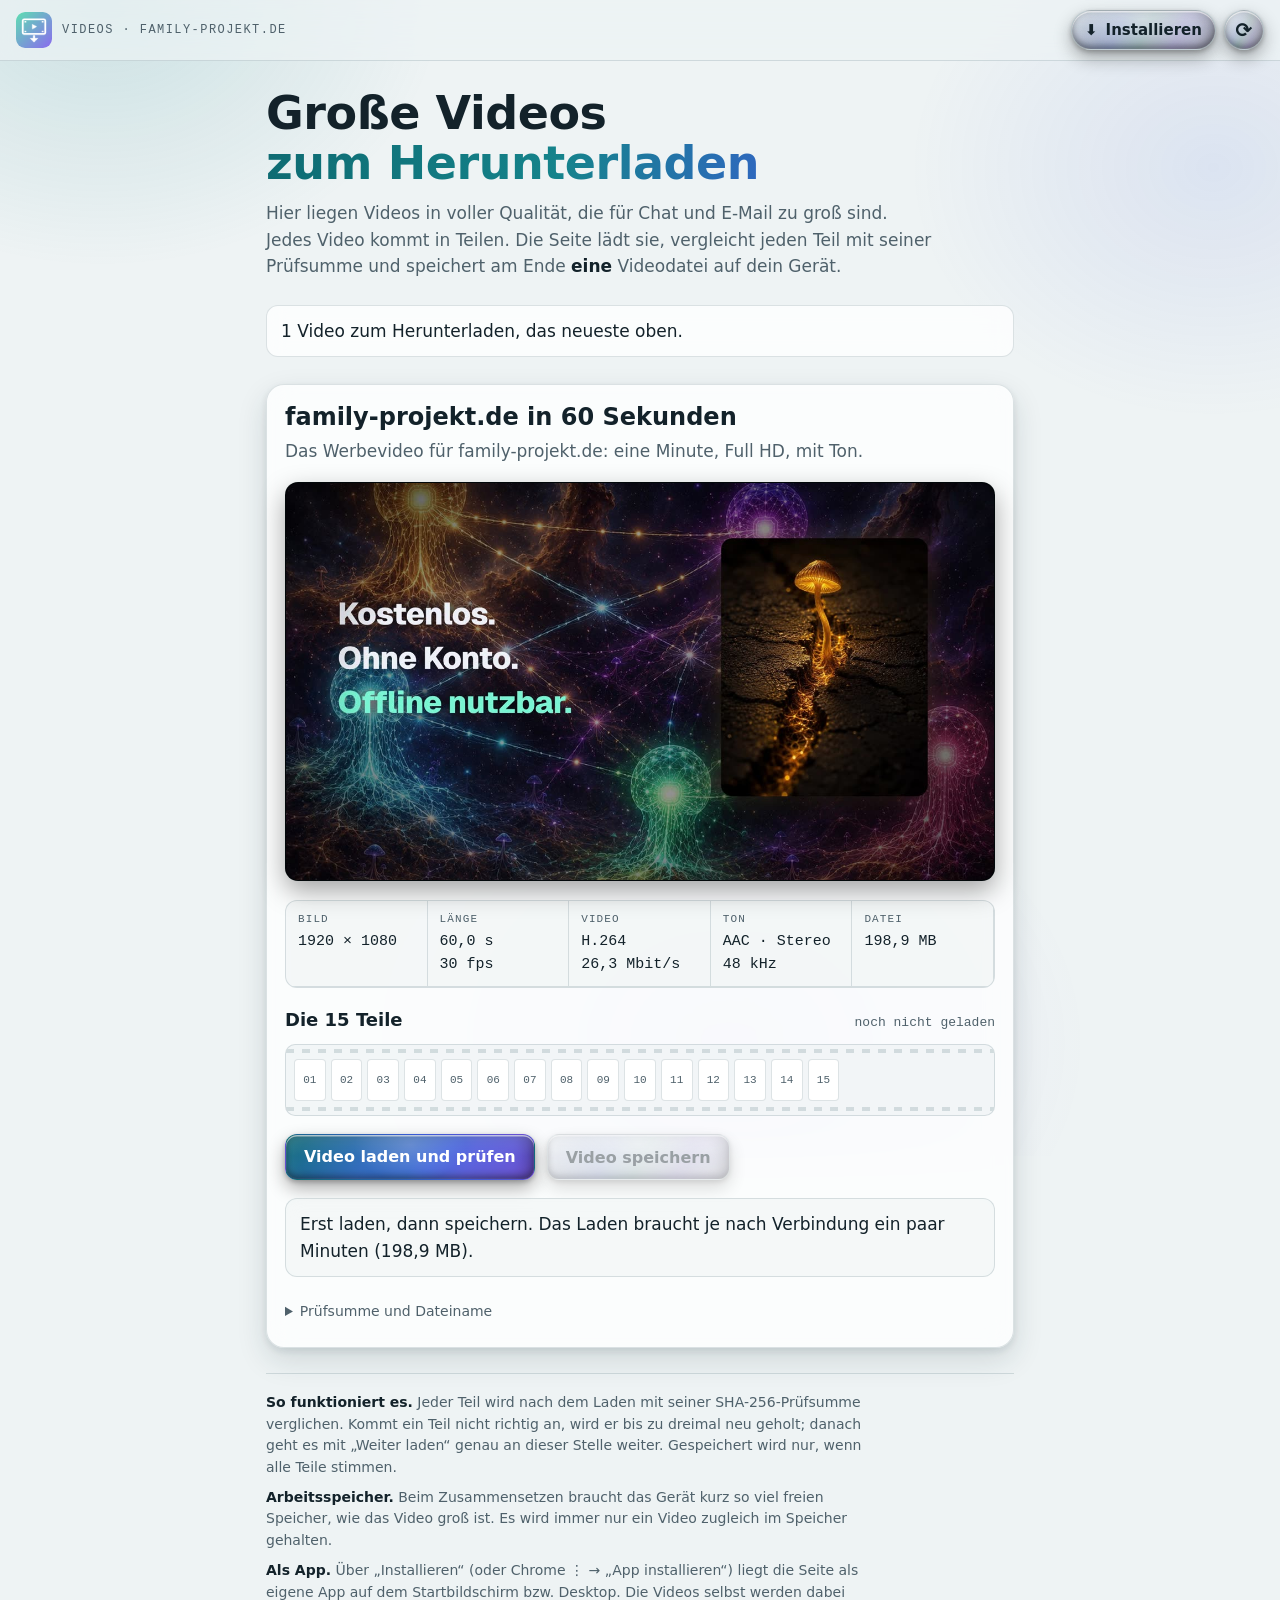
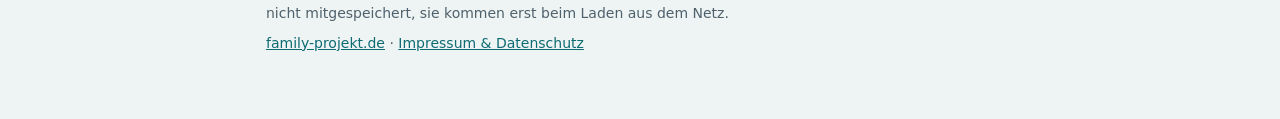
==== index.html @ 0a073e7e "Download-Seite für große Videos: installierbare App, Teile prüfen, Neigung - index.html, assets/lade" ====
<!doctype html>
<html lang="de">
<head>
<meta charset="utf-8">
<meta name="viewport" content="width=device-width, initial-scale=1, viewport-fit=cover">
<title>family-projekt.de Videos</title>
<meta name="description" content="Große Videos von family-projekt.de in voller Qualität herunterladen. Jeder Teil wird mit seiner Prüfsumme verglichen.">
<meta name="theme-color" content="#0a1016">
<link rel="manifest" href="manifest.webmanifest">
<link rel="icon" type="image/png" sizes="48x48" href="icons/favicon-48.png?v=1">
<link rel="apple-touch-icon" href="icons/apple-touch-icon.png?v=1">
<link rel="stylesheet" href="assets/stil.css?v=2">
</head>
<body>
<header class="kopf">
  <a class="marke-link" href="./" aria-label="Videos von family-projekt.de — Startseite">
    <img src="icons/icon-192.png?v=1" alt="" width="36" height="36">
    <span class="marke">Videos · family-projekt.de</span>
  </a>
  <div class="werkzeug">
    <button type="button" class="rund" id="installieren" data-lage="nicht-angeboten" title="Als App installieren"><span aria-hidden="true">⬇</span><span class="t"> Installieren</span></button>
    <button type="button" class="rund" id="neuladen" aria-label="Neue Version laden (Vorrat leeren und neu laden)" title="Neue Version laden (Vorrat leeren und neu laden)"><span aria-hidden="true">⟳</span></button>
  </div>
</header>

<main class="blatt">
  <section class="einstieg">
    <h1>Große Videos <span>zum Herunterladen</span></h1>
    <p class="einleitung">Hier liegen Videos in voller Qualität, die für Chat und E-Mail zu groß sind. Jedes Video kommt in Teilen. Die Seite lädt sie, vergleicht jeden Teil mit seiner Prüfsumme und speichert am Ende <b>eine</b> Videodatei auf dein Gerät.</p>
  </section>

  <p class="meldung" id="liste-meldung" role="status" aria-live="polite">Die Liste wird geladen …</p>
  <noscript><p class="meldung" data-art="warn">Diese Seite braucht JavaScript: sie setzt die Teile zusammen und prüft sie.</p></noscript>

  <div id="liste" class="liste"></div>

  <footer class="kleingedruckt">
    <p><b>So funktioniert es.</b> Jeder Teil wird nach dem Laden mit seiner SHA-256-Prüfsumme verglichen. Kommt ein Teil nicht richtig an, wird er bis zu dreimal neu geholt; danach geht es mit „Weiter laden“ genau an dieser Stelle weiter. Gespeichert wird nur, wenn alle Teile stimmen.</p>
    <p><b>Arbeitsspeicher.</b> Beim Zusammensetzen braucht das Gerät kurz so viel freien Speicher, wie das Video groß ist. Es wird immer nur ein Video zugleich im Speicher gehalten.</p>
    <p><b>Als App.</b> Über „Installieren“ (oder Chrome ⋮ → „App installieren“) liegt die Seite als eigene App auf dem Startbildschirm bzw. Desktop. Die Videos selbst werden dabei nicht mitgespeichert, sie kommen erst beim Laden aus dem Netz.</p>
    <p><a href="https://family-projekt.de/" rel="noopener">family-projekt.de</a> · <a href="https://family-projekt.de/impressum.html" rel="noopener">Impressum &amp; Datenschutz</a></p>
  </footer>
</main>

<template id="karte-vorlage">
  <article class="video">
    <header class="video-kopf">
      <h2 data-feld="titel"></h2>
      <p class="beschreibung" data-feld="beschreibung"></p>
    </header>
    <div class="vorschau" data-feld="vorschau"></div>
    <dl class="klappe" aria-label="Daten des Videos">
      <div><dt>Bild</dt><dd data-feld="bild"></dd></div>
      <div><dt>Länge</dt><dd data-feld="laenge"></dd></div>
      <div><dt>Video</dt><dd data-feld="video"></dd></div>
      <div><dt>Ton</dt><dd data-feld="ton"></dd></div>
      <div><dt>Datei</dt><dd data-feld="datei"></dd></div>
    </dl>
    <section class="streifen-teil">
      <div class="streifen-kopf">
        <h3 data-feld="teile-titel"></h3>
        <span class="stand" data-feld="stand">noch nicht geladen</span>
      </div>
      <div class="streifen" role="list" data-feld="streifen"></div>
    </section>
    <div class="knoepfe">
      <button type="button" class="haupt" data-knopf="laden">Video laden und prüfen</button>
      <button type="button" class="zweit" data-knopf="speichern" disabled>Video speichern</button>
    </div>
    <p class="meldung" role="status" aria-live="polite" data-feld="meldung">Erst laden, dann speichern.</p>
    <details class="pruefung">
      <summary>Prüfsumme und Dateiname</summary>
      <p>Dateiname beim Speichern: <span class="mono" data-feld="dateiname"></span></p>
      <p>Größe: <span class="mono" data-feld="bytes"></span> Bytes</p>
      <p>SHA-256 der ganzen Datei:</p>
      <p class="mono pruefsumme" data-feld="sha256"></p>
    </details>
  </article>
</template>

<script src="assets/laden.js?v=3"></script>
</body>
</html>
---- assets/stil.css ----
/* Videos · family-projekt.de
 *
 * Farben: Minze, Blau und Violett von family-projekt.de, gemischt mit dem
 * Petrol des Sende-Prüfers. Dunkel ist die Grundlage (wie family-projekt.de),
 * hell kommt per Systemwahl.
 * Knöpfe: die Glas-Knöpfe von family-projekt.de (geschliffene Kante, Schimmer,
 * der der Maus folgt, Neigung zum Finger), nur schlanker.
 * Bewegung: an wenigen Stellen — Hintergrund, Überschrift, Karten beim
 * Erscheinen, Filmstreifen beim Laden, Abschluss. Bei „weniger Bewegung“ steht
 * alles still.
 * Nur Systemschriften — die Seite lädt nichts von fremden Rechnern. */
@property --rot { syntax: "<angle>"; inherits: false; initial-value: 0deg; }

:root {
  --bg: #0a1016; --bg2: #101921; --karte: rgba(19, 29, 37, .66);
  --linie: rgba(255, 255, 255, .10); --text: #e8f0f3; --leise: #97a9b4;
  --akzent: #5ad3cf;           /* zwischen Minze #6ee7d3 und Petrol #5cc2c9 */
  --akzent2: #a78bfa;          /* Violett, family-projekt.de */
  --akzent3: #7c9cff;          /* Blau, family-projekt.de */
  --petrol: #1b7f87;           /* Sende-Prüfer */
  --glanz: #8fe4ea;            /* Sende-Prüfer */
  --auf-akzent: #04161b;
  --warn: #f3b54a; --fehler: #ff8f7a; --ok-grund: rgba(90, 211, 207, .12);
  --kopf-grund: rgba(10, 16, 22, .62);
  --glow: 0 0 22px rgba(90, 211, 207, .24), 0 0 52px rgba(167, 139, 250, .14);
  --schatten: 0 14px 36px rgba(0, 0, 0, .42), 0 4px 10px rgba(0, 0, 0, .26);
  --holo-text: linear-gradient(100deg, #8fe4ea, #a9f4e6, #cfe0ff, #e6d4ff, #a9f4e6, #8fe4ea);
  --holo-rand: conic-gradient(from var(--rot), #5ad3cf, #7c9cff, #a78bfa, #8fe4ea, #1b7f87, #5ad3cf);
  --polar-a: rgba(27, 127, 135, .30); --polar-b: rgba(124, 156, 255, .16); --polar-c: rgba(167, 139, 250, .14);
  --f-titel: "Segoe UI", system-ui, -apple-system, Roboto, sans-serif;
  --f-text: system-ui, -apple-system, "Segoe UI", Roboto, sans-serif;
  --f-zahl: ui-monospace, "Cascadia Mono", "Roboto Mono", Menlo, monospace;
  color-scheme: dark;
}
@media (prefers-color-scheme: light) {
  :root:not([data-theme="dark"]) {
    --bg: #eef3f4; --bg2: #ffffff; --karte: rgba(255, 255, 255, .78);
    --linie: rgba(14, 60, 70, .14); --text: #13222a; --leise: #4f616b;
    --akzent: #0e6b72; --akzent2: #6d4fd1; --akzent3: #3a5bd6; --petrol: #0e6b72; --glanz: #15838b;
    --auf-akzent: #ffffff;
    --warn: #8a5000; --fehler: #b3261e; --ok-grund: rgba(14, 107, 114, .08);
    --kopf-grund: rgba(238, 243, 244, .72);
    --glow: 0 0 18px rgba(14, 107, 114, .18), 0 0 40px rgba(109, 79, 209, .10);
    --schatten: 0 12px 30px rgba(20, 50, 60, .14), 0 3px 8px rgba(20, 50, 60, .10);
    --holo-text: linear-gradient(100deg, #0e6b72, #15838b, #3a5bd6, #6d4fd1, #15838b, #0e6b72);
    --holo-rand: conic-gradient(from var(--rot), #0e6b72, #3a5bd6, #6d4fd1, #15838b, #0e6b72);
    --polar-a: rgba(21, 131, 139, .16); --polar-b: rgba(58, 91, 214, .10); --polar-c: rgba(109, 79, 209, .09);
    color-scheme: light;
  }
}
:root[data-theme="light"] {
  --bg: #eef3f4; --bg2: #ffffff; --karte: rgba(255, 255, 255, .78);
  --linie: rgba(14, 60, 70, .14); --text: #13222a; --leise: #4f616b;
  --akzent: #0e6b72; --akzent2: #6d4fd1; --akzent3: #3a5bd6; --petrol: #0e6b72; --glanz: #15838b;
  --auf-akzent: #ffffff;
  --warn: #8a5000; --fehler: #b3261e; --ok-grund: rgba(14, 107, 114, .08);
  --kopf-grund: rgba(238, 243, 244, .72);
  --glow: 0 0 18px rgba(14, 107, 114, .18), 0 0 40px rgba(109, 79, 209, .10);
  --schatten: 0 12px 30px rgba(20, 50, 60, .14), 0 3px 8px rgba(20, 50, 60, .10);
  --holo-text: linear-gradient(100deg, #0e6b72, #15838b, #3a5bd6, #6d4fd1, #15838b, #0e6b72);
  --holo-rand: conic-gradient(from var(--rot), #0e6b72, #3a5bd6, #6d4fd1, #15838b, #0e6b72);
  --polar-a: rgba(21, 131, 139, .16); --polar-b: rgba(58, 91, 214, .10); --polar-c: rgba(109, 79, 209, .09);
  color-scheme: light;
}

* { box-sizing: border-box; }
[hidden] { display: none !important; }
html { -webkit-text-size-adjust: 100%; }
body {
  margin: 0; background: var(--bg); color: var(--text);
  font-family: var(--f-text); font-size: 17px; line-height: 1.55;
  overflow-wrap: anywhere; overflow-x: hidden; min-height: 100vh;
}
a { color: var(--akzent); }

/* ── Bewegung 1: das Polarlicht im Hintergrund ──
   Drei weiche Farbflecken, die langsam wandern. Nur transform — kein Neuzeichnen. */
body::before {
  content: ""; position: fixed; inset: -20vmax; z-index: -1; pointer-events: none;
  background:
    radial-gradient(38vmax 30vmax at 20% 18%, var(--polar-a), transparent 70%),
    radial-gradient(34vmax 28vmax at 82% 30%, var(--polar-b), transparent 70%),
    radial-gradient(40vmax 32vmax at 55% 92%, var(--polar-c), transparent 70%);
  animation: polar 28s ease-in-out infinite alternate;
}
@keyframes polar {
  0%   { transform: translate3d(0, 0, 0) rotate(0deg) scale(1); }
  50%  { transform: translate3d(3vmax, -2vmax, 0) rotate(6deg) scale(1.06); }
  100% { transform: translate3d(-2vmax, 2vmax, 0) rotate(-4deg) scale(1.02); }
}

/* ── Kopfleiste: Glas ── */
.kopf {
  position: sticky; top: 0; z-index: 10;
  display: flex; align-items: center; justify-content: space-between; gap: 12px;
  padding: 10px 16px; background: var(--kopf-grund);
  backdrop-filter: blur(16px) saturate(1.3); -webkit-backdrop-filter: blur(16px) saturate(1.3);
  border-bottom: 1px solid var(--linie);
}
.marke-link { display: flex; align-items: center; gap: 10px; text-decoration: none; color: var(--text); min-width: 0; }
.marke-link img { border-radius: 9px; flex: none; animation: atmen 6s ease-in-out infinite; }
@keyframes atmen {
  0%, 100% { box-shadow: 0 0 0 0 rgba(90, 211, 207, 0), 0 4px 12px rgba(0, 0, 0, .3); }
  50%      { box-shadow: 0 0 18px 2px rgba(90, 211, 207, .35), 0 4px 12px rgba(0, 0, 0, .3); }
}
.marke {
  font-family: var(--f-zahl); font-size: 12px; letter-spacing: .12em;
  text-transform: uppercase; color: var(--leise);
  white-space: nowrap; overflow: hidden; text-overflow: ellipsis;
}
.werkzeug { display: flex; gap: 8px; flex: none; }

/* ── Glas-Knöpfe (aus family-projekt.de, schlanker) ──
   --rx/--ry/--mx/--my setzt laden.js aus der Zeigerlage: der Knopf neigt sich
   zum Finger, und der Schimmer läuft mit. --s drückt ihn beim Tippen ein. */
.knoepfe button, .rund {
  position: relative; isolation: isolate; overflow: hidden;
  display: inline-flex; align-items: center; justify-content: center; gap: 8px;
  cursor: pointer; border: 1px solid transparent; text-decoration: none;
  transform: perspective(620px) rotateX(var(--rx, 0deg)) rotateY(var(--ry, 0deg)) scale(var(--s, 1));
  transition: transform .14s ease, box-shadow .22s ease, opacity .2s, border-color .2s, color .2s;
  box-shadow:
    inset 0 1.5px .5px rgba(255, 255, 255, .55),   /* heller Schliff oben */
    inset 0 -3px 6px rgba(0, 0, 0, .40),           /* Wölbung unten */
    inset 8px 0 12px rgba(255, 255, 255, .05),
    inset -8px 0 14px rgba(0, 0, 0, .28),
    inset 0 0 0 1px rgba(255, 255, 255, .10),      /* Schliffkante */
    0 8px 18px rgba(0, 0, 0, .32), 0 2px 5px rgba(0, 0, 0, .24);
}
.knoepfe button::before, .rund::before {
  content: ""; position: absolute; inset: 0; border-radius: inherit; pointer-events: none; z-index: -1;
  background:
    radial-gradient(96px 64px at var(--mx, 50%) var(--my, 22%), rgba(255, 255, 255, .62), transparent 58%),
    linear-gradient(180deg, rgba(255, 255, 255, .30), rgba(255, 255, 255, 0) 48%),
    linear-gradient(115deg, transparent 26%,
      color-mix(in srgb, var(--akzent3) 60%, transparent) 43%,
      color-mix(in srgb, var(--akzent) 56%, transparent) 51%,
      color-mix(in srgb, var(--akzent2) 60%, transparent) 60%, transparent 76%);
  background-size: auto, auto, 240% 100%;
  background-position: 0 0, 0 0, var(--mx, 50%) 0;
  mix-blend-mode: screen; opacity: .38; transition: opacity .22s;
}
.knoepfe button::after, .rund::after {
  content: ""; position: absolute; inset: 0; border-radius: inherit; pointer-events: none; z-index: -1;
  background: radial-gradient(60% 140% at var(--mx, 50%) -10%, rgba(255, 255, 255, .45), transparent 42%);
  mix-blend-mode: screen; opacity: 0; transition: opacity .22s;
}
.knoepfe button:not(:disabled):hover::before, .rund:hover::before,
.knoepfe button:focus-visible::before, .rund:focus-visible::before { opacity: 1; }
.knoepfe button:not(:disabled):hover::after, .rund:hover::after,
.knoepfe button:focus-visible::after, .rund:focus-visible::after { opacity: .8; }
.knoepfe button:not(:disabled):active, .rund:active { --s: .96; }

.knoepfe { display: flex; flex-wrap: wrap; gap: 12px; }
.knoepfe button { font: 700 16px/1.2 var(--f-text); padding: 11px 18px; min-height: 46px; border-radius: 12px; }
button.haupt {
  background: linear-gradient(135deg, var(--akzent), var(--akzent3) 60%, var(--akzent2));
  color: var(--auf-akzent);
}
button.zweit {
  background: linear-gradient(180deg, rgba(140, 160, 175, .16), rgba(10, 18, 24, .22));
  border-color: var(--linie); color: var(--text);
}
button.haupt:not(:disabled):hover, button.zweit:not(:disabled):hover, .rund:hover {
  border-color: var(--akzent);
  box-shadow:
    inset 0 1.5px .5px rgba(255, 255, 255, .6), inset 0 -3px 6px rgba(0, 0, 0, .40),
    inset 0 0 0 1px rgba(255, 255, 255, .14), 0 12px 24px rgba(0, 0, 0, .40), var(--glow);
}
.knoepfe button:disabled { opacity: .42; cursor: default; transform: none; }

.rund {
  min-height: 40px; min-width: 40px; padding: 0 13px; border-radius: 999px;
  background: linear-gradient(180deg, rgba(140, 160, 175, .16), rgba(10, 18, 24, .22));
  border-color: var(--linie); color: var(--text); font: 600 15px/1 var(--f-text);
}
.rund[data-lage="angeboten"] { border-color: color-mix(in srgb, var(--akzent) 60%, var(--linie)); color: var(--akzent); }
#neuladen { padding: 0; font-size: 20px; }
#neuladen > span { display: inline-block; }
#neuladen[data-laedt] > span { animation: dreh .9s linear infinite; }
@keyframes dreh { to { transform: rotate(360deg); } }
@media (max-width: 420px) { .rund .t { display: none; } }

button:focus-visible, a:focus-visible, summary:focus-visible { outline: 3px solid var(--warn); outline-offset: 3px; }

/* ── Blatt ── */
.blatt { max-width: 780px; margin: 0 auto; padding: 28px 16px 64px; display: grid; gap: 26px; }

/* Bewegung 2: Einblenden beim Laden der Seite, Karten nacheinander (--i aus laden.js) */
.einstieg, #liste-meldung, .video, .kleingedruckt { animation: auftauchen .7s cubic-bezier(.2, .8, .2, 1) both; }
#liste-meldung { animation-delay: .08s; }
.video { animation-delay: calc(.12s + var(--i, 0) * .12s); }
@keyframes auftauchen {
  from { opacity: 0; transform: translateY(16px) scale(.985); filter: blur(6px); }
  to   { opacity: 1; transform: none; filter: none; }
}

h1 {
  font-family: var(--f-titel); font-weight: 800; font-size: clamp(30px, 6.4vw, 46px);
  line-height: 1.08; margin: 0; text-wrap: balance; letter-spacing: -.01em;
}
/* Bewegung 3: der Schriftzug schimmert wie bei family-projekt.de */
h1 span {
  background: var(--holo-text); background-size: 300% auto;
  -webkit-background-clip: text; background-clip: text; color: transparent;
  animation: holofluss 9s linear infinite;
}
@keyframes holofluss { to { background-position: 300% center; } }
.einleitung { margin: 12px 0 0; color: var(--leise); max-width: 62ch; }
.einleitung b { color: var(--text); }
.liste { display: grid; gap: 40px; }

/* ── Eine Video-Karte ── */
.video {
  position: relative; isolation: isolate;
  display: grid; gap: 18px; padding: 18px; border-radius: 18px; min-width: 0;
  background: var(--karte); border: 1px solid var(--linie); box-shadow: var(--schatten);
  backdrop-filter: blur(14px) saturate(1.2); -webkit-backdrop-filter: blur(14px) saturate(1.2);
}
/* Bewegung 4: ein Holo-Rand läuft um die Karte — beim Darüberfahren, beim Laden, am Ende */
.video::before {
  content: ""; position: absolute; inset: -1px; border-radius: inherit; padding: 1.5px; pointer-events: none;
  background: var(--holo-rand);
  -webkit-mask: linear-gradient(#000 0 0) content-box, linear-gradient(#000 0 0);
  -webkit-mask-composite: xor; mask-composite: exclude;
  opacity: 0; transition: opacity .45s;
}
.video:hover::before, .video:focus-within::before { opacity: .55; animation: holo-dreh 12s linear infinite; }
.video[data-lage="laedt"]::before { opacity: 1; animation: holo-dreh 3.2s linear infinite; }
.video[data-lage="fertig"]::before { opacity: .9; animation: holo-dreh 9s linear infinite; }
@keyframes holo-dreh { to { --rot: 360deg; } }

.video-kopf h2 { font-family: var(--f-titel); font-size: 24px; line-height: 1.2; margin: 0; }
.beschreibung { margin: 6px 0 0; color: var(--leise); }
.beschreibung:empty { display: none; }

/* Vorschau: neigt sich leicht zum Zeiger, Glanz folgt ihm */
.vorschau {
  position: relative; border-radius: 13px; overflow: hidden; border: 1px solid var(--linie);
  aspect-ratio: 16 / 9; max-width: 100%; background: #000;
  display: grid; place-items: center; color: #8fa3ae; font-size: 14px;
  transform: perspective(1000px) rotateX(var(--rx, 0deg)) rotateY(var(--ry, 0deg));
  transition: transform .2s ease, box-shadow .3s;
  box-shadow: 0 10px 26px rgba(0, 0, 0, .35);
}
.vorschau img { display: block; width: 100%; height: 100%; object-fit: cover; transition: transform 6s cubic-bezier(.2, .7, .2, 1); }
.vorschau:hover img { transform: scale(1.06); }
.vorschau::after {
  content: ""; position: absolute; inset: 0; pointer-events: none;
  background: radial-gradient(42% 60% at var(--mx, 50%) var(--my, 30%), rgba(255, 255, 255, .22), transparent 65%);
  mix-blend-mode: screen; opacity: 0; transition: opacity .3s;
}
.vorschau:hover::after { opacity: 1; }
/* Bewegung 5: beim Laden fährt eine Prüf-Linie über das Bild */
.vorschau::before {
  content: ""; position: absolute; left: 0; right: 0; top: 0; height: 26%; z-index: 1; pointer-events: none;
  background: linear-gradient(180deg, transparent, color-mix(in srgb, var(--glanz) 28%, transparent) 70%, color-mix(in srgb, var(--glanz) 80%, transparent) 98%, transparent);
  transform: translateY(-110%); opacity: 0;
}
.video[data-lage="laedt"] .vorschau::before { opacity: 1; animation: pruefen 2.4s cubic-bezier(.45, 0, .55, 1) infinite; }
@keyframes pruefen { from { transform: translateY(-110%); } to { transform: translateY(420%); } }

/* Die Klappe: Daten des Films wie auf einer Filmklappe */
dl { margin: 0; }
.klappe {
  display: grid; grid-template-columns: repeat(auto-fit, minmax(140px, 1fr));
  border: 1px solid var(--linie); border-radius: 12px; overflow: hidden;
  background: color-mix(in srgb, var(--bg) 60%, transparent);
}
.klappe div { padding: 10px 12px; border-right: 1px solid var(--linie); border-bottom: 1px solid var(--linie); min-width: 0; }
.klappe dt { font-family: var(--f-zahl); font-size: 11px; letter-spacing: .1em; text-transform: uppercase; color: var(--leise); }
.klappe dd { margin: 2px 0 0; font-family: var(--f-zahl); font-size: 15px; font-variant-numeric: tabular-nums; white-space: pre-line; }
.klappe dd[data-leer] { color: var(--leise); font-style: italic; }

/* ── Filmstreifen: jedes Feld leuchtet, wenn sein Teil geprüft ist ── */
.streifen-kopf { display: flex; justify-content: space-between; align-items: baseline; gap: 12px; flex-wrap: wrap; }
.streifen-kopf h3 { font-family: var(--f-titel); font-weight: 650; font-size: 18px; margin: 0; }
.stand { font-family: var(--f-zahl); font-size: 13px; color: var(--leise); font-variant-numeric: tabular-nums; }
.streifen {
  margin-top: 10px; padding: 14px 8px; border-radius: 10px;
  background: color-mix(in srgb, var(--bg) 70%, transparent); border: 1px solid var(--linie);
  display: grid; grid-template-columns: repeat(auto-fill, minmax(30px, 1fr)); gap: 5px;
  position: relative; overflow: hidden;
}
.streifen::before, .streifen::after {
  content: ""; position: absolute; left: 0; right: 0; height: 4px;
  background: repeating-linear-gradient(90deg, var(--linie) 0 8px, transparent 8px 16px);
}
.streifen::before { top: 4px; } .streifen::after { bottom: 4px; }
/* Bewegung 6: beim Laden laufen die Perforationen wie ein Film durch die Maschine */
.video[data-lage="laedt"] .streifen::before,
.video[data-lage="laedt"] .streifen::after { animation: transport .6s linear infinite; }
@keyframes transport { to { background-position: 16px 0; } }

.feld {
  aspect-ratio: 3 / 4; border-radius: 4px; border: 1px solid var(--linie);
  background: var(--bg2); display: grid; place-items: center;
  font-family: var(--f-zahl); font-size: 11px; color: var(--leise);
  transition: background .25s, color .25s, border-color .25s;
}
.feld[data-lage="laedt"] {
  border-color: var(--akzent); color: var(--akzent);
  background: linear-gradient(110deg, var(--bg2) 30%, color-mix(in srgb, var(--akzent) 30%, var(--bg2)) 50%, var(--bg2) 70%);
  background-size: 250% 100%; animation: laedt 1.1s linear infinite;
}
@keyframes laedt { from { background-position: 125% 0; } to { background-position: -125% 0; } }
.feld[data-lage="ok"] {
  background: linear-gradient(160deg, var(--akzent), var(--akzent3));
  border-color: transparent; color: var(--auf-akzent);
  animation: sitzt .5s cubic-bezier(.3, 1.6, .5, 1) both;
}
@keyframes sitzt { from { transform: scale(.55); } 60% { transform: scale(1.12); } to { transform: scale(1); } }
.feld[data-lage="fehler"] { border-color: var(--fehler); color: var(--fehler); animation: wackeln .45s ease both; }
@keyframes wackeln {
  0%, 100% { transform: translateX(0); } 20% { transform: translateX(-4px); } 40% { transform: translateX(4px); }
  60% { transform: translateX(-3px); } 80% { transform: translateX(2px); }
}
/* Bewegung 7: alles geprüft — eine Lichtwelle läuft einmal über den Streifen */
.video[data-lage="fertig"] .feld[data-lage="ok"] { animation: welle 1.1s ease both; animation-delay: calc(var(--i, 0) * 45ms); }
@keyframes welle {
  0%   { transform: none; filter: none; }
  40%  { transform: translateY(-4px) scale(1.08); filter: brightness(1.35) drop-shadow(0 0 6px var(--glanz)); }
  100% { transform: none; filter: none; }
}
/* Fertig: der Speichern-Knopf pulst sanft, bis er gedrückt wird */
.video[data-lage="fertig"] button.haupt[data-knopf="speichern"]:not(:disabled) { animation: ruf 2.6s ease-in-out infinite; }
@keyframes ruf {
  0%, 100% { box-shadow: inset 0 1.5px .5px rgba(255, 255, 255, .55), inset 0 -3px 6px rgba(0, 0, 0, .40), inset 0 0 0 1px rgba(255, 255, 255, .10), 0 8px 18px rgba(0, 0, 0, .32), 0 0 0 0 color-mix(in srgb, var(--akzent) 55%, transparent); }
  50%      { box-shadow: inset 0 1.5px .5px rgba(255, 255, 255, .55), inset 0 -3px 6px rgba(0, 0, 0, .40), inset 0 0 0 1px rgba(255, 255, 255, .10), 0 8px 18px rgba(0, 0, 0, .32), 0 0 0 9px color-mix(in srgb, var(--akzent) 0%, transparent); }
}

/* ── Meldungen ── */
.meldung {
  margin: 0; padding: 12px 14px; border-radius: 12px; border: 1px solid var(--linie);
  background: var(--karte); min-height: 48px;
  backdrop-filter: blur(10px); -webkit-backdrop-filter: blur(10px);
}
.video .meldung { background: color-mix(in srgb, var(--bg) 60%, transparent); }
.meldung[data-art="gut"] { border-color: var(--akzent); background: var(--ok-grund); animation: aufleuchten .8s ease both; }
.meldung[data-art="warn"] { border-color: var(--warn); }
.meldung[data-art="fehler"] { border-color: var(--fehler); animation: wackeln .45s ease both; }
@keyframes aufleuchten { from { box-shadow: 0 0 0 0 color-mix(in srgb, var(--akzent) 45%, transparent); } to { box-shadow: 0 0 0 12px transparent; } }

.pruefung { font-size: 14px; color: var(--leise); }
.pruefung summary { cursor: pointer; padding: 6px 0; }
.pruefung p { margin: 4px 0; }
.mono { font-family: var(--f-zahl); color: var(--text); }
.pruefsumme { font-size: 12px; overflow-wrap: anywhere; }

.kleingedruckt {
  font-size: 14px; color: var(--leise); display: grid; gap: 8px;
  border-top: 1px solid var(--linie); padding-top: 18px; animation-delay: .25s;
}
.kleingedruckt p { margin: 0; max-width: 68ch; }
.kleingedruckt b { color: var(--text); }

/* ── Hinweis zum Installieren ── */
#install-meldung {
  position: fixed; right: 12px; top: 66px; z-index: 20; max-width: min(420px, calc(100vw - 24px));
  background: var(--karte); border: 1px solid var(--linie); border-radius: 14px;
  backdrop-filter: blur(18px) saturate(1.3); -webkit-backdrop-filter: blur(18px) saturate(1.3);
  padding: 12px 14px; box-shadow: var(--schatten), var(--glow); font-size: 15px; line-height: 1.45;
  white-space: pre-line; animation: einfliegen .45s cubic-bezier(.2, .9, .3, 1.2) both;
}
@keyframes einfliegen { from { opacity: 0; transform: translateY(-12px) scale(.96); } to { opacity: 1; transform: none; } }
#install-meldung .rund { float: right; margin: -4px -4px 4px 8px; }

/* Wer weniger Bewegung wünscht, bekommt eine ruhige Seite. */
@media (prefers-reduced-motion: reduce) {
  *, *::before, *::after { animation: none !important; transition: none !important; }
  .knoepfe button, .rund, .vorschau { transform: none !important; }
  .vorschau:hover img { transform: none; }
}
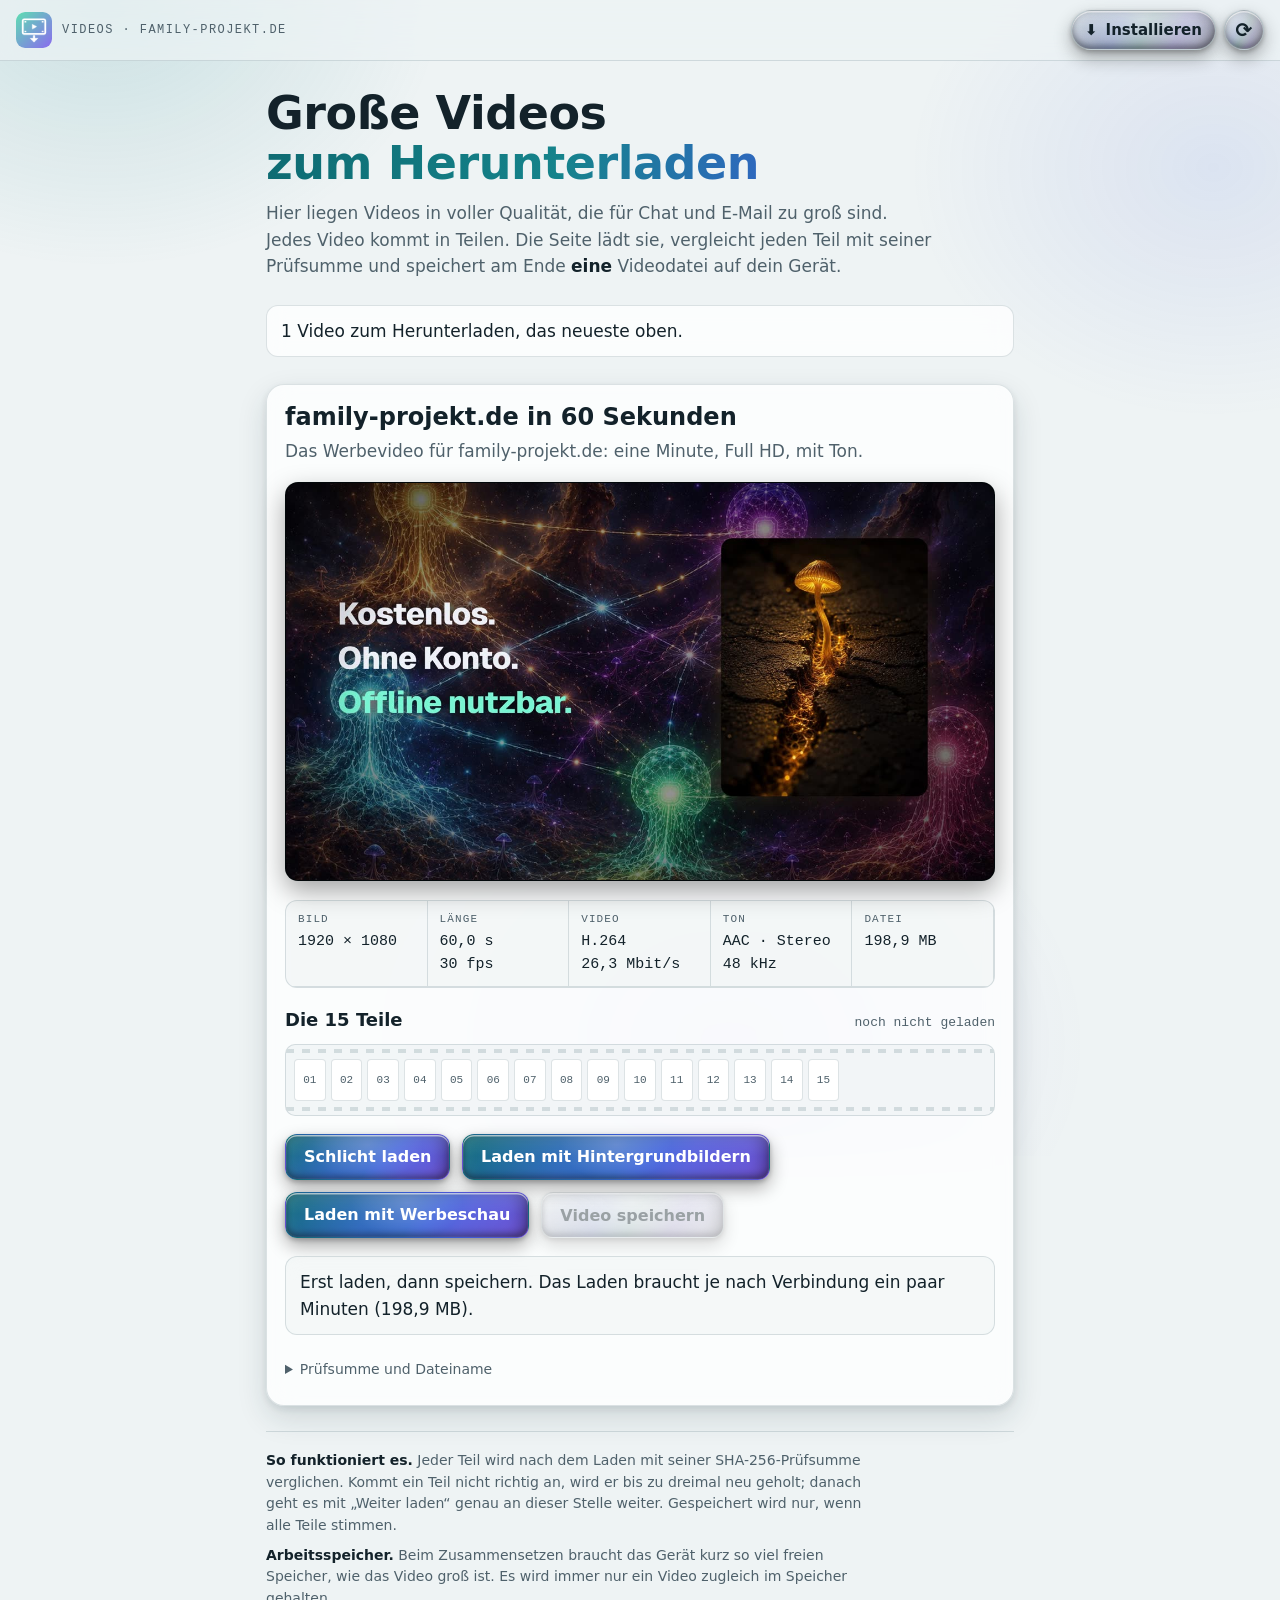
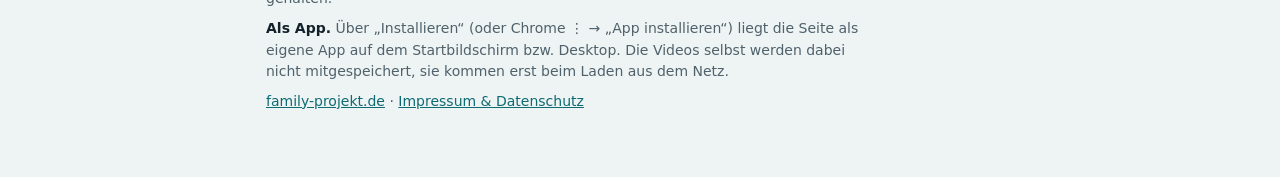
==== commit 7d4eb383: "Drei Lade-Wege: schlicht, mit Hintergrundbildern, mit Werbeschau — derselbe Inhalt Jede Karte trägt " ====
--- a/index.html
+++ b/index.html
@@ -64,7 +64,9 @@
       <div class="streifen" role="list" data-feld="streifen"></div>
     </section>
     <div class="knoepfe">
-      <button type="button" class="haupt" data-knopf="laden">Video laden und prüfen</button>
+      <button type="button" class="haupt" data-knopf="laden">Schlicht laden</button>
+      <button type="button" class="haupt" data-knopf="laden-bilder">Laden mit Hintergrundbildern</button>
+      <button type="button" class="haupt" data-knopf="laden-schau">Laden mit Werbeschau</button>
       <button type="button" class="zweit" data-knopf="speichern" disabled>Video speichern</button>
     </div>
     <p class="meldung" role="status" aria-live="polite" data-feld="meldung">Erst laden, dann speichern.</p>
@@ -78,6 +80,6 @@
   </article>
 </template>
 
-<script src="assets/laden.js?v=3"></script>
+<script src="assets/laden.js?v=4"></script>
 </body>
 </html>
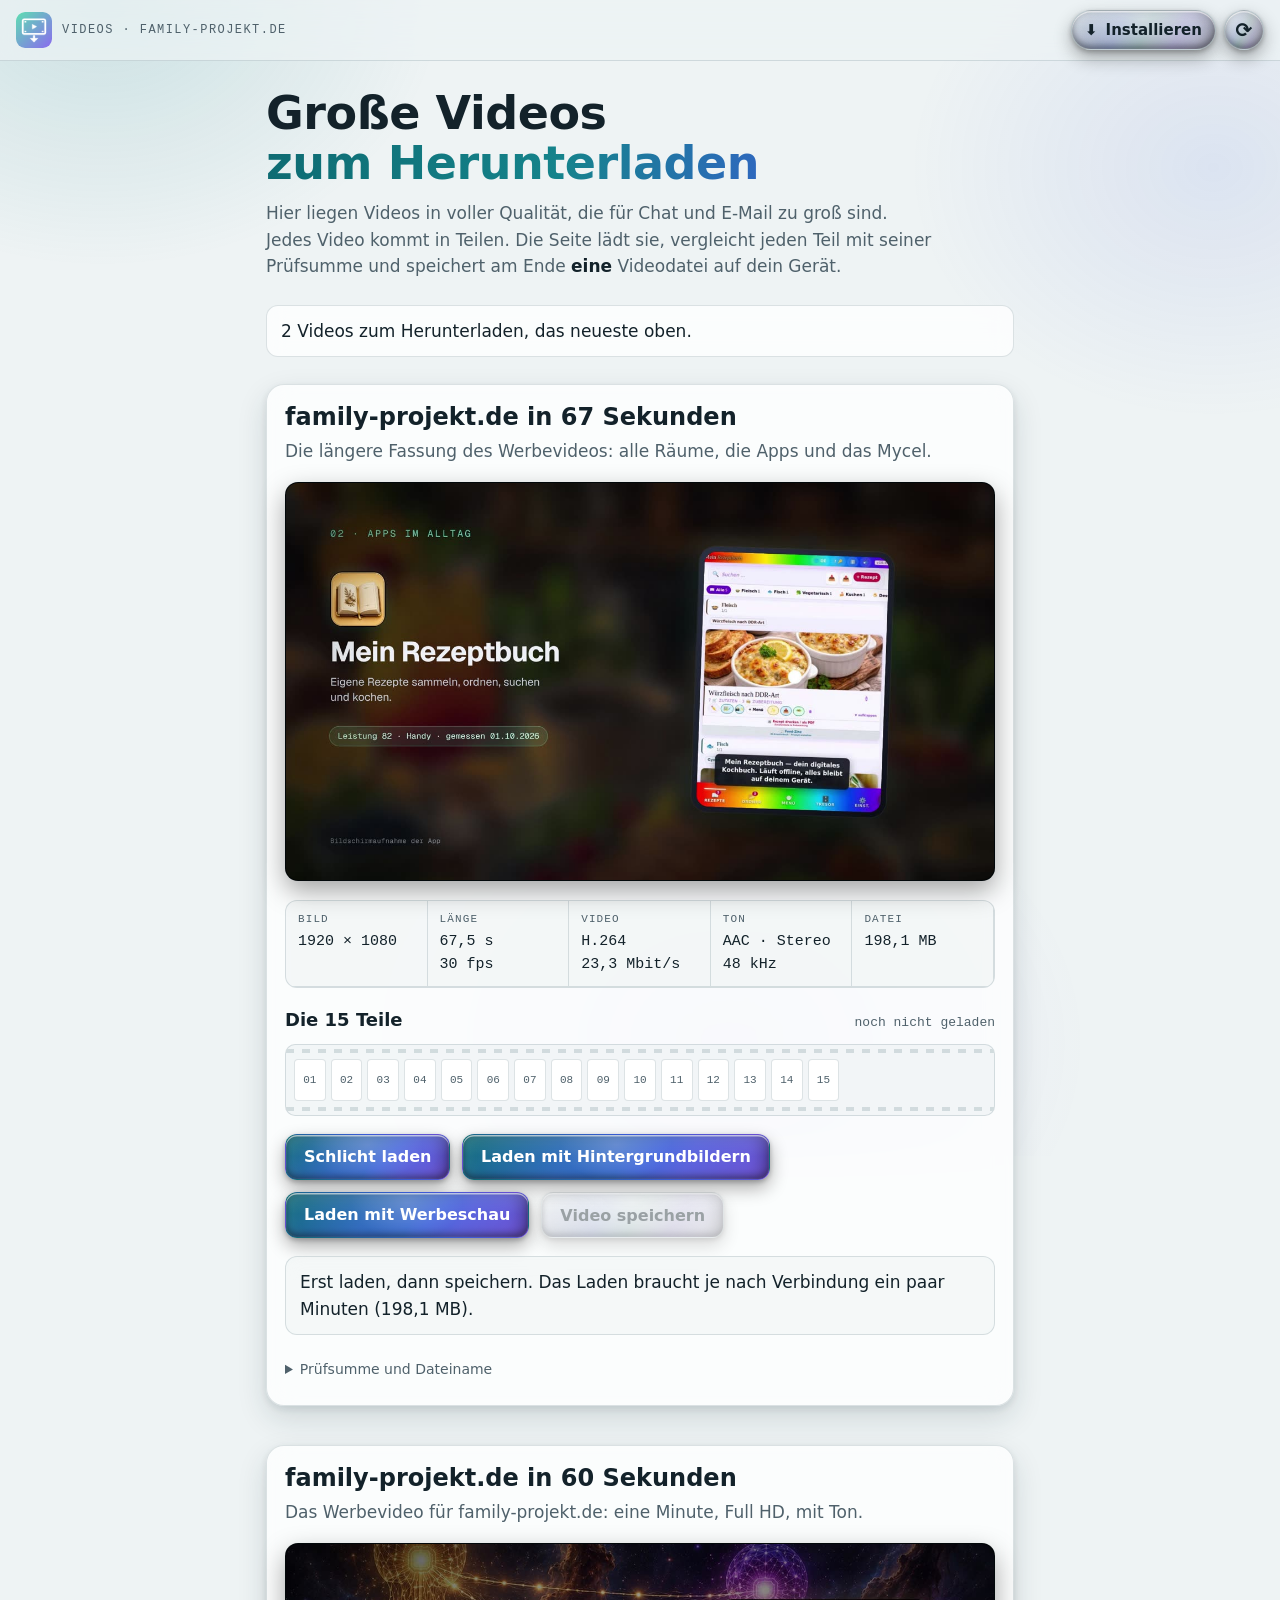
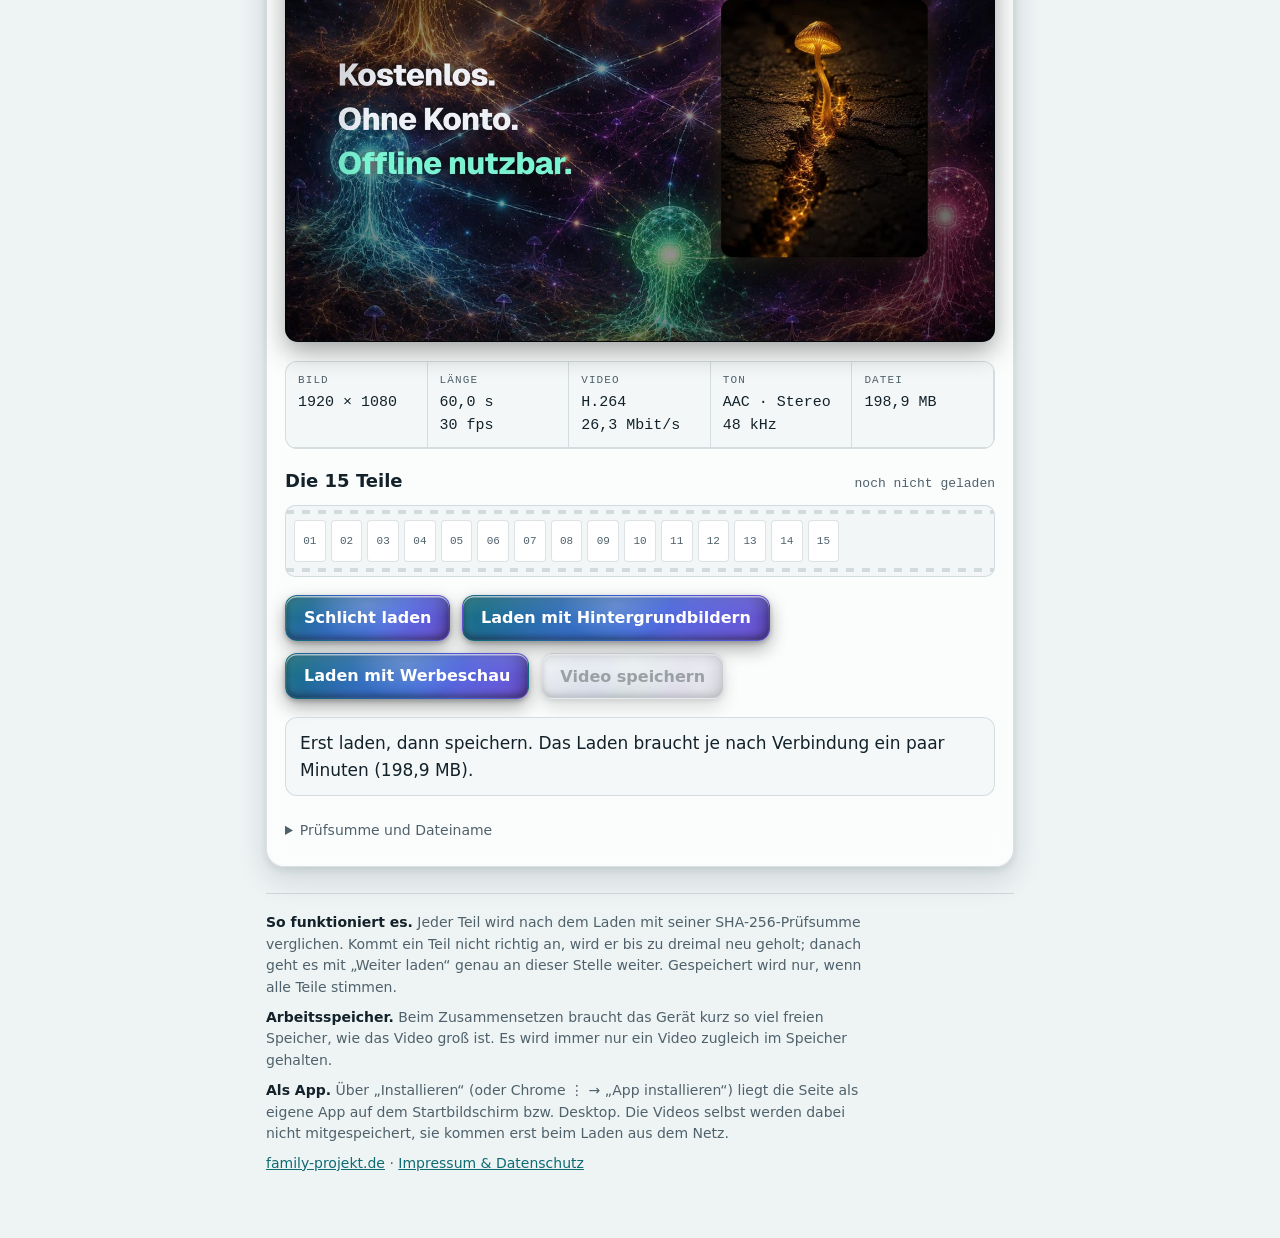
==== commit e5680709: "Ladeschau: Ruckeln an den Rändern, milchige Bilder, doppeltes Speichern Klaus' Sichttest am Tablet (" ====
--- a/index.html
+++ b/index.html
@@ -80,6 +80,6 @@
   </article>
 </template>
 
-<script src="assets/laden.js?v=4"></script>
+<script src="assets/laden.js?v=5"></script>
 </body>
 </html>
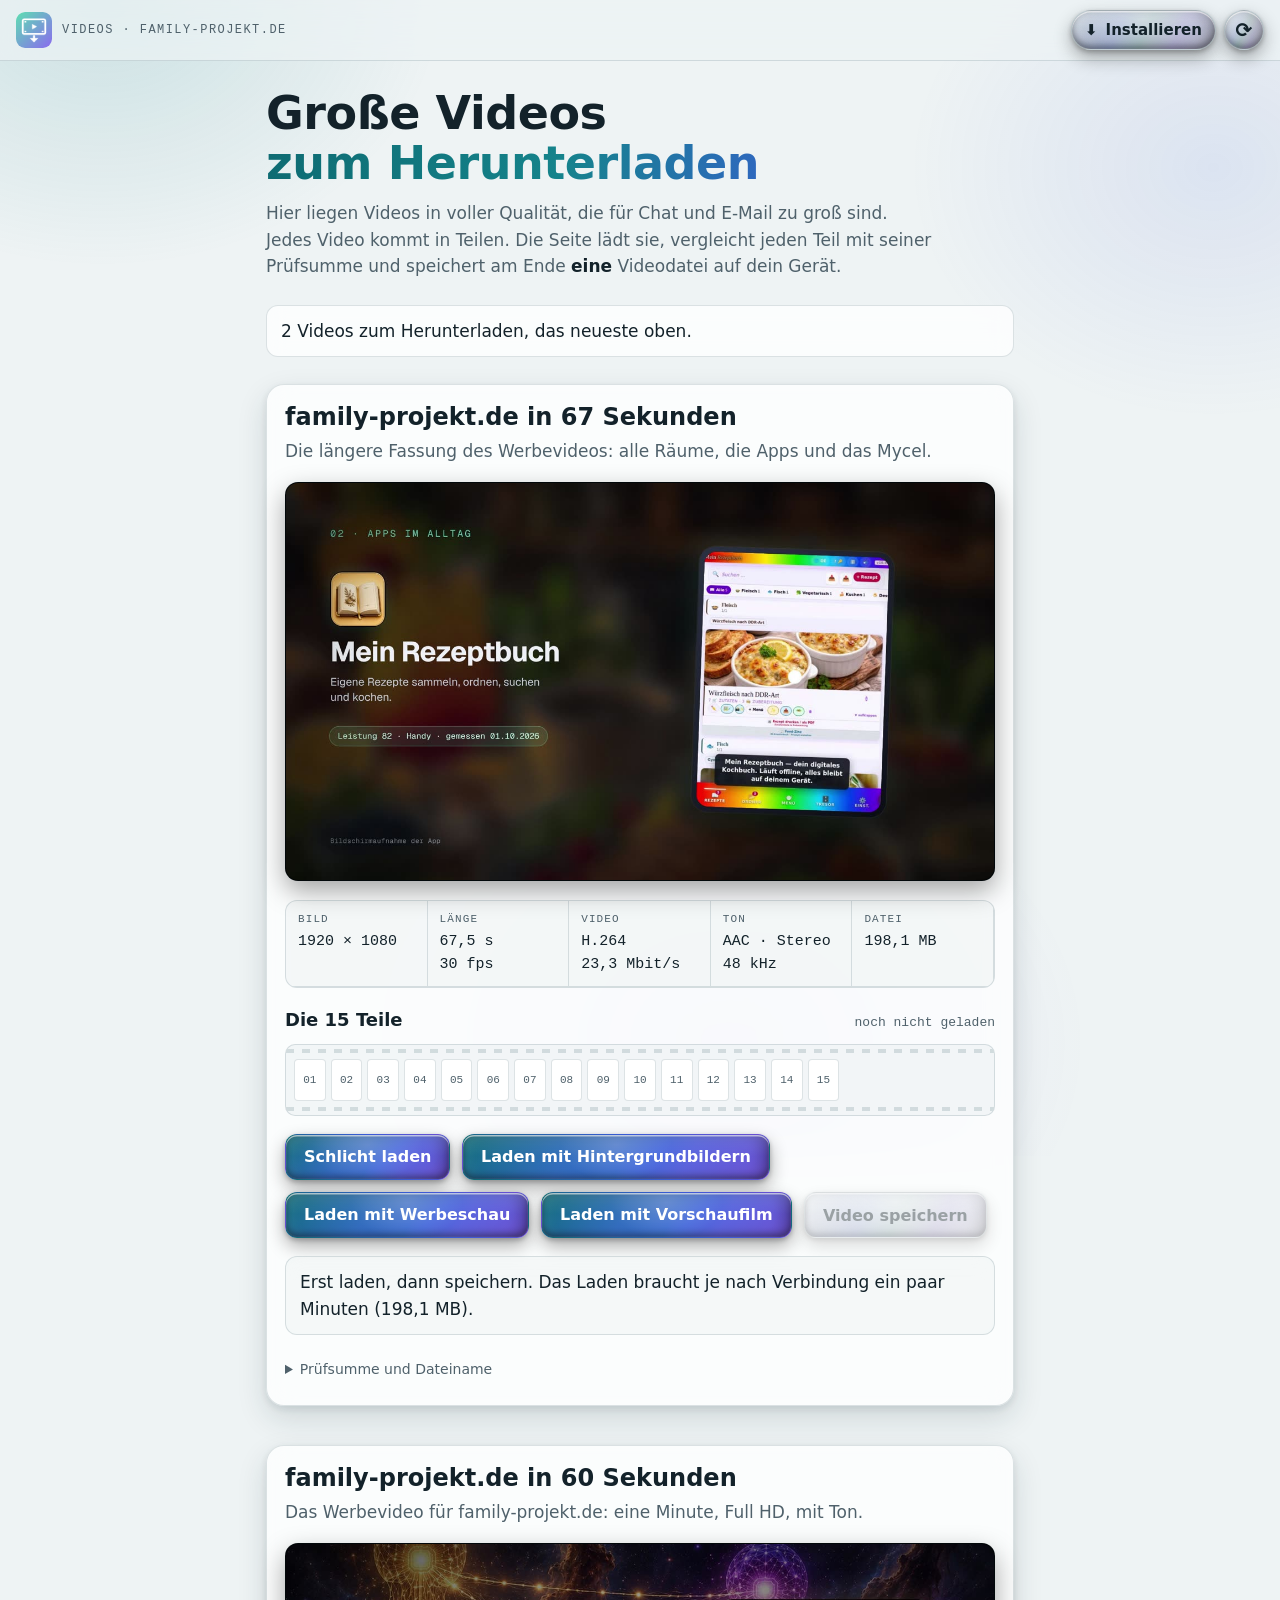
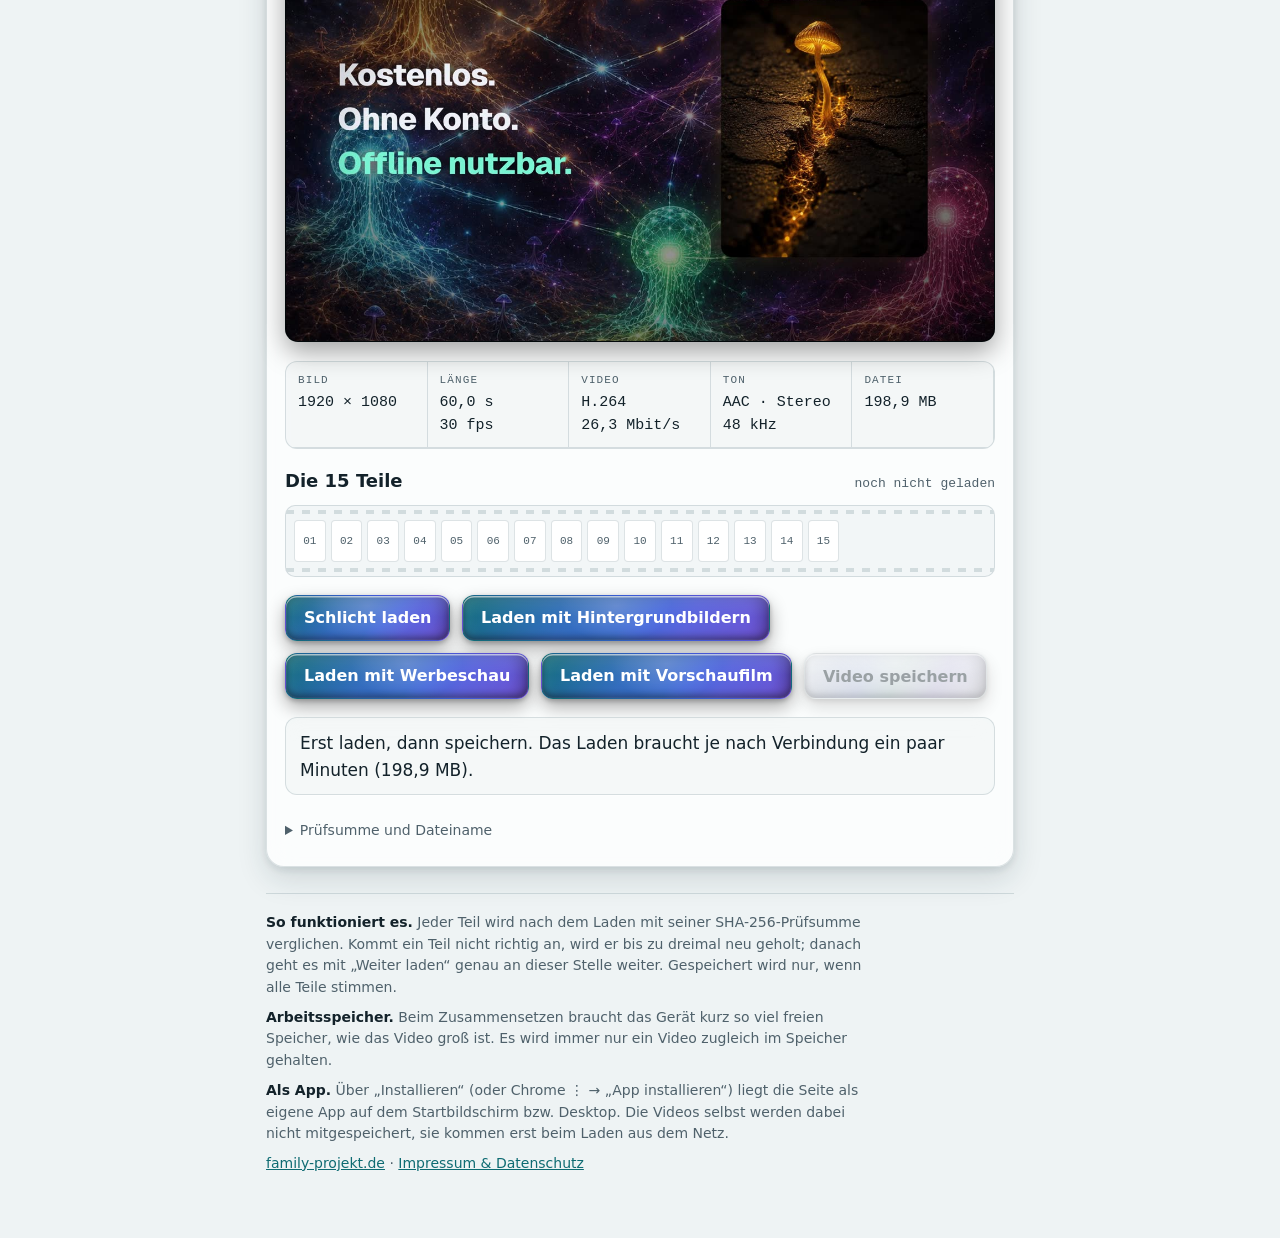
==== commit e0db80a0: "Laden mit Vorschaufilm: Film, dann App-Szenen in Schleife, Finale erst nach dem letzten Teil Dritte " ====
--- a/index.html
+++ b/index.html
@@ -67,6 +67,7 @@
       <button type="button" class="haupt" data-knopf="laden">Schlicht laden</button>
       <button type="button" class="haupt" data-knopf="laden-bilder">Laden mit Hintergrundbildern</button>
       <button type="button" class="haupt" data-knopf="laden-schau">Laden mit Werbeschau</button>
+      <button type="button" class="haupt" data-knopf="laden-film" hidden>Laden mit Vorschaufilm</button>
       <button type="button" class="zweit" data-knopf="speichern" disabled>Video speichern</button>
     </div>
     <p class="meldung" role="status" aria-live="polite" data-feld="meldung">Erst laden, dann speichern.</p>
@@ -80,6 +81,6 @@
   </article>
 </template>
 
-<script src="assets/laden.js?v=5"></script>
+<script src="assets/laden.js?v=6"></script>
 </body>
 </html>
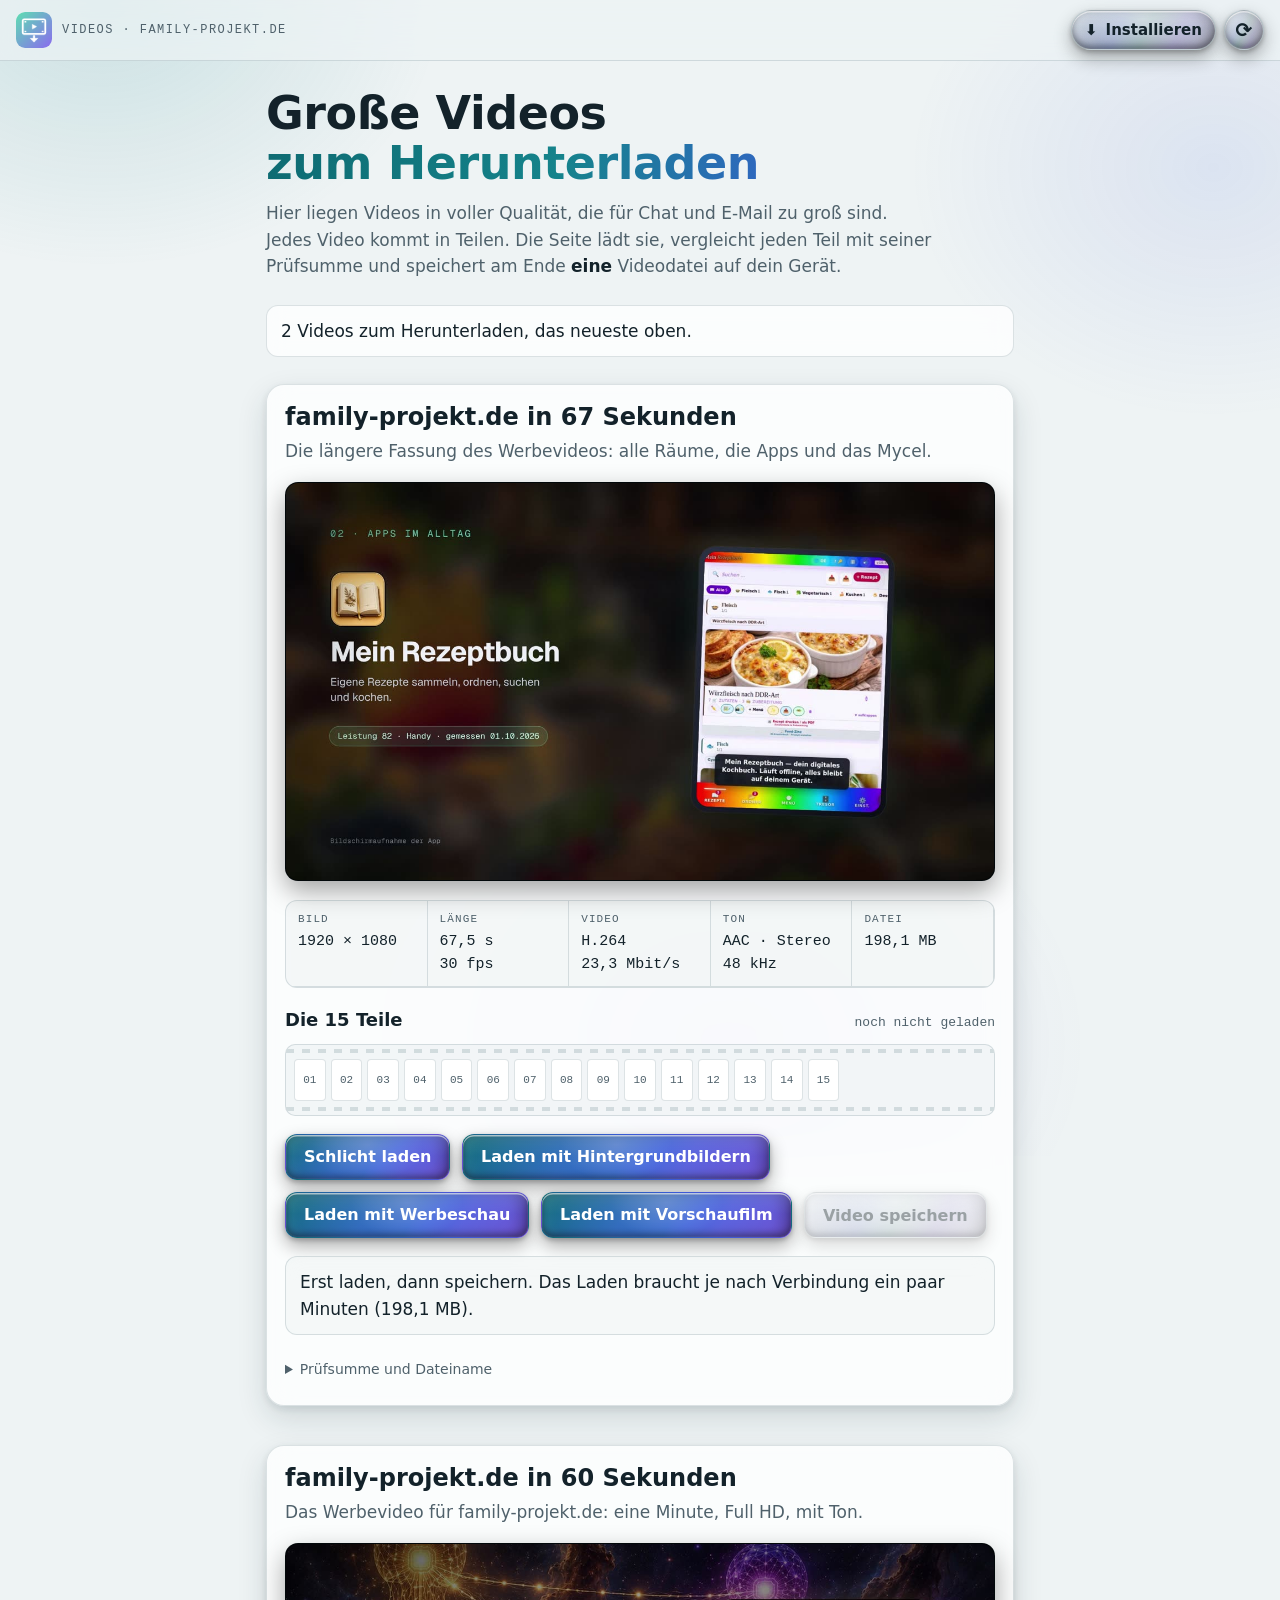
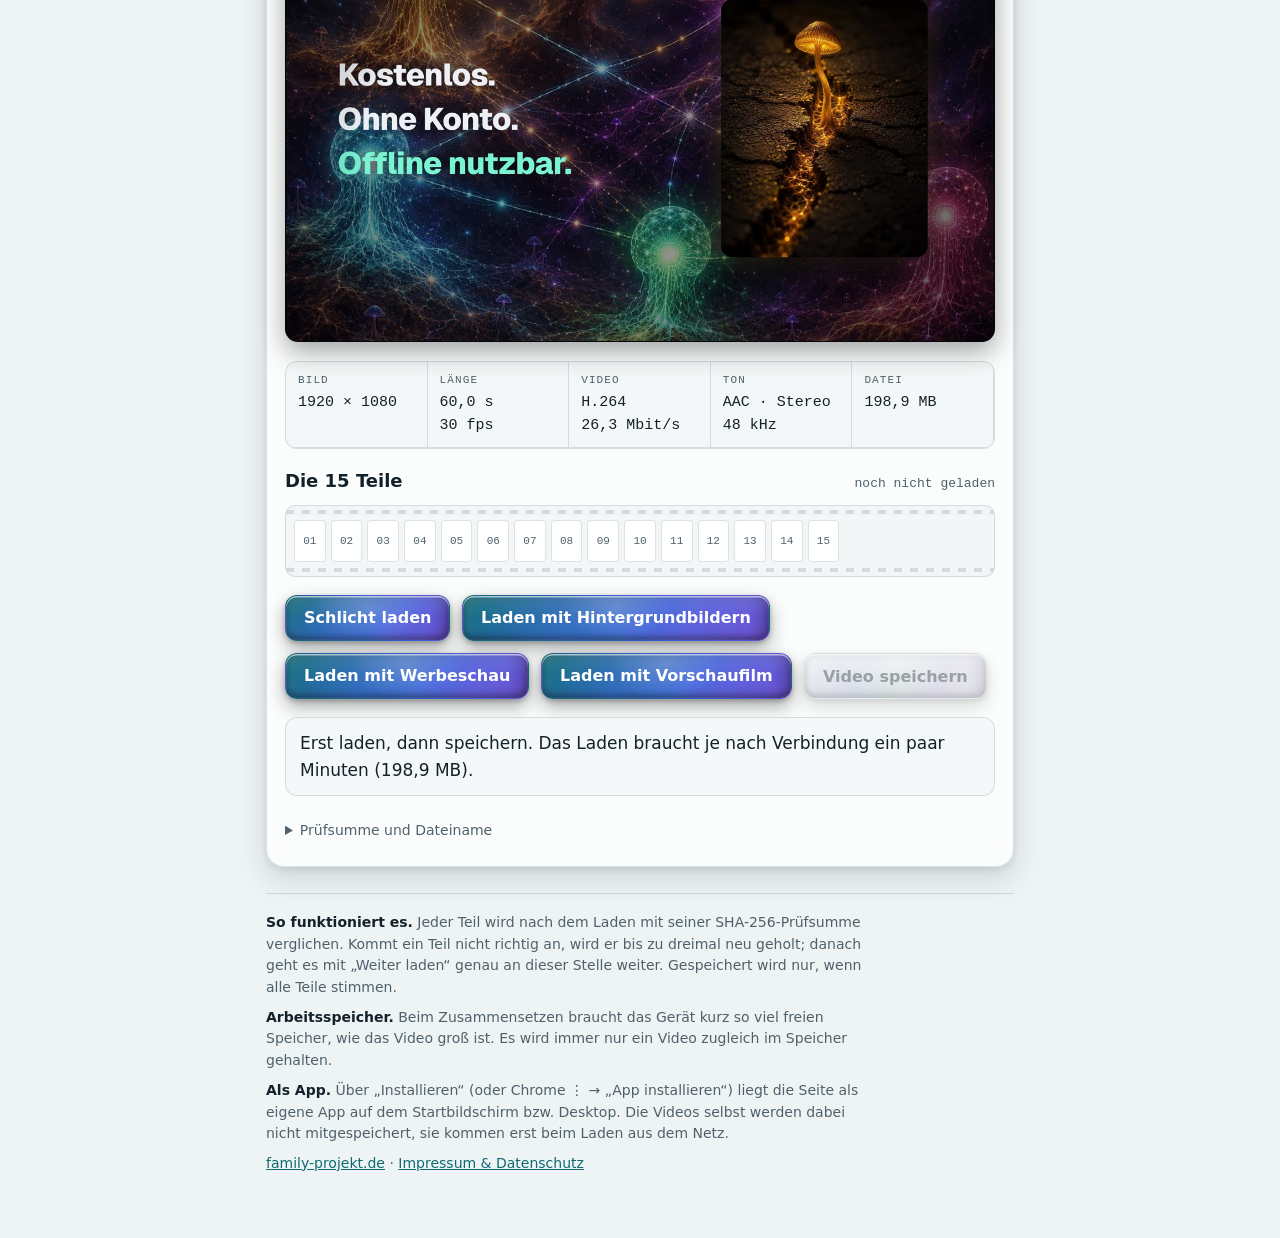
==== commit 125a9be8: "Scanner nur einmal je Bild, abwechselnd von oben oder von rechts Klaus 2026-10-02: der Scannerbalken" ====
--- a/index.html
+++ b/index.html
@@ -81,6 +81,6 @@
   </article>
 </template>
 
-<script src="assets/laden.js?v=6"></script>
+<script src="assets/laden.js?v=7"></script>
 </body>
 </html>
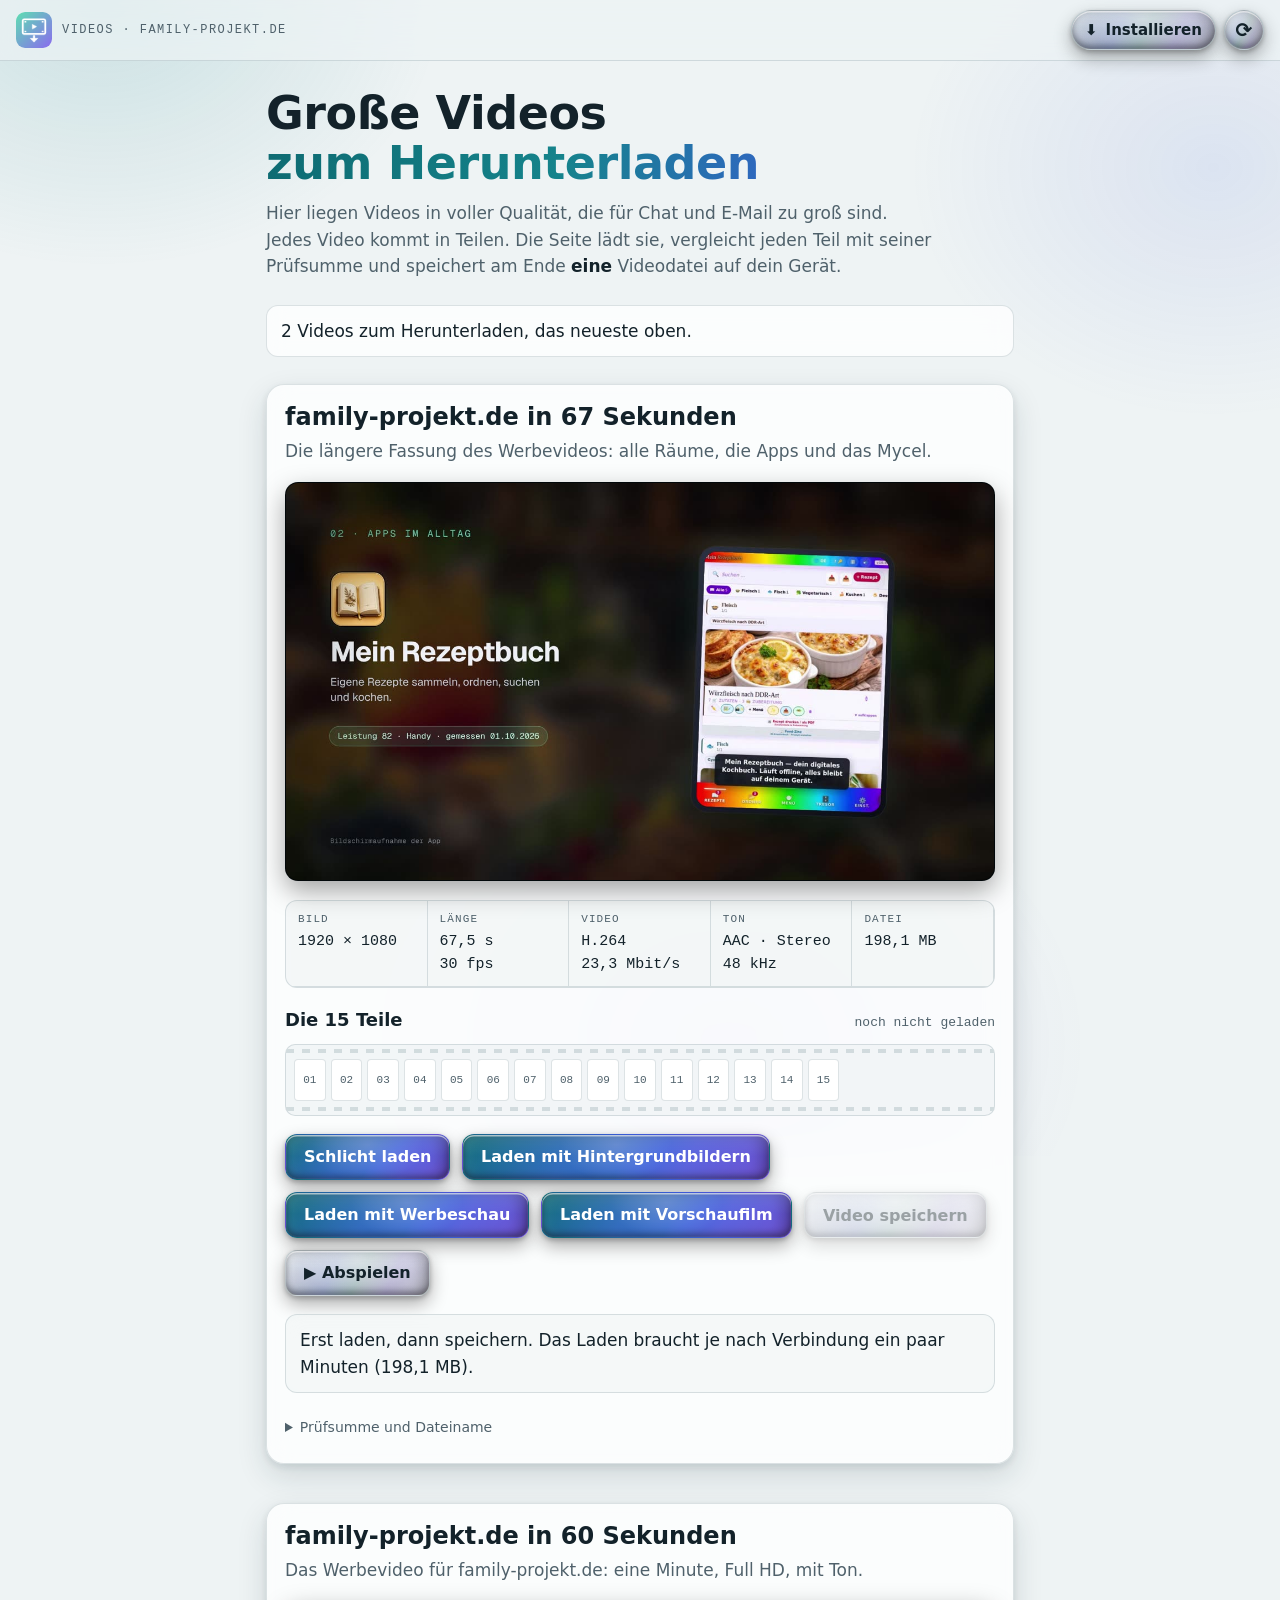
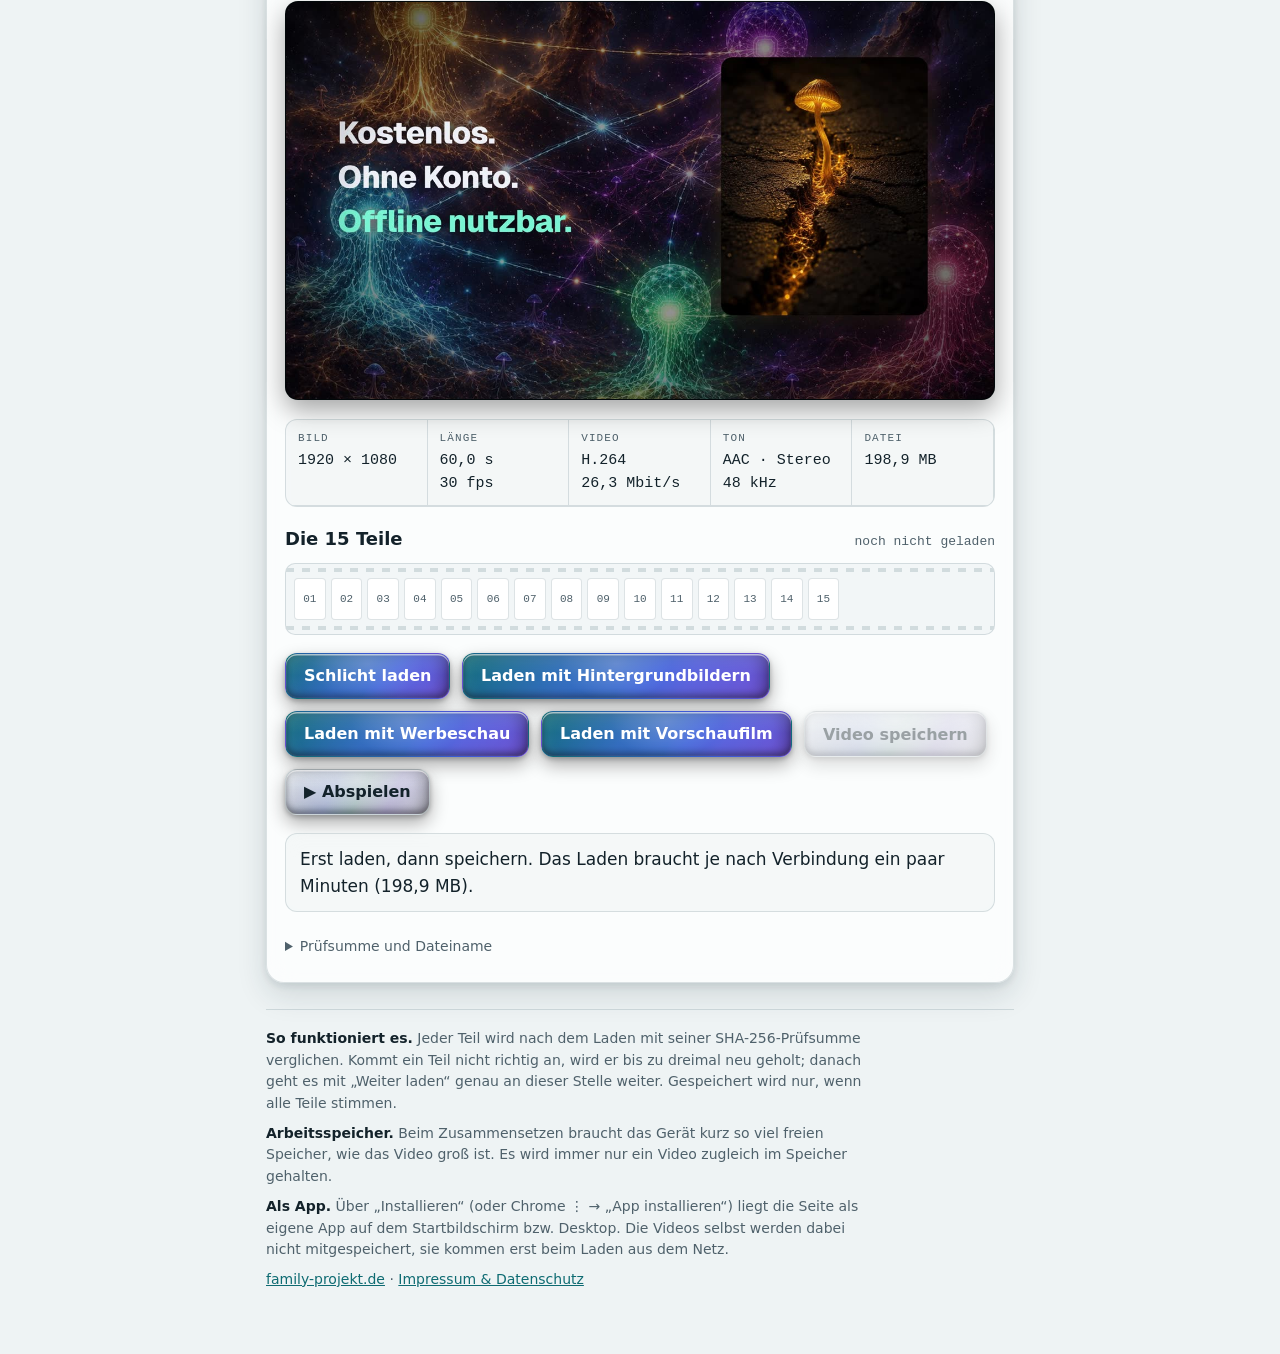
==== commit eda806b0: "Abspielen, während es lädt: Spieler mit Zeit, Stopp, ±10 s und Vorrat Ein Service-Worker-Kern holt d" ====
--- a/index.html
+++ b/index.html
@@ -9,7 +9,7 @@
 <link rel="manifest" href="manifest.webmanifest">
 <link rel="icon" type="image/png" sizes="48x48" href="icons/favicon-48.png?v=1">
 <link rel="apple-touch-icon" href="icons/apple-touch-icon.png?v=1">
-<link rel="stylesheet" href="assets/stil.css?v=2">
+<link rel="stylesheet" href="assets/stil.css?v=3">
 </head>
 <body>
 <header class="kopf">
@@ -69,6 +69,9 @@
       <button type="button" class="haupt" data-knopf="laden-schau">Laden mit Werbeschau</button>
       <button type="button" class="haupt" data-knopf="laden-film" hidden>Laden mit Vorschaufilm</button>
       <button type="button" class="zweit" data-knopf="speichern" disabled>Video speichern</button>
+      <button type="button" class="zweit" data-knopf="abspielen">▶ Abspielen</button>
+      <button type="button" class="zweit" data-knopf="stopp" hidden>⏹ Stopp</button>
+      <button type="button" class="zweit" data-knopf="zurueck" hidden>← Zurück</button>
     </div>
     <p class="meldung" role="status" aria-live="polite" data-feld="meldung">Erst laden, dann speichern.</p>
     <details class="pruefung">
@@ -81,6 +84,6 @@
   </article>
 </template>
 
-<script src="assets/laden.js?v=7"></script>
+<script src="assets/laden.js?v=8"></script>
 </body>
 </html>
--- a/assets/stil.css
+++ b/assets/stil.css
@@ -371,3 +371,15 @@
   .knoepfe button, .rund, .vorschau { transform: none !important; }
   .vorschau:hover img { transform: none; }
 }
+
+/* ── Abspielen (abspielen.html) ── */
+.spieler { display: grid; gap: 12px; animation: auftauchen .7s cubic-bezier(.2, .8, .2, 1) both; }
+.spieler-bild { position: relative; border-radius: 16px; overflow: hidden; border: 1px solid var(--linie); background: #000; aspect-ratio: 16 / 9; }
+.spieler-bild video { display: block; width: 100%; height: 100%; object-fit: contain; background: #000; }
+.spieler-warte { position: absolute; left: 50%; top: 50%; transform: translate(-50%, -50%); margin: 0; padding: 8px 14px; border-radius: 10px;
+  background: color-mix(in srgb, #000 70%, transparent); color: #fff; font-family: var(--f-zahl); font-size: 14px; }
+#ab-zeit { width: 100%; accent-color: var(--akzent); min-height: 32px; }
+.spieler-zeilen { display: flex; justify-content: space-between; gap: 12px; flex-wrap: wrap; }
+.knopf-link { display: inline-flex; align-items: center; min-height: 46px; padding: 11px 18px; border-radius: 12px; font: 700 16px/1.2 var(--f-text);
+  border: 1px solid var(--linie); background: var(--karte); color: var(--text); text-decoration: none; }
+.knopf-link:hover { border-color: var(--akzent); color: var(--akzent); }
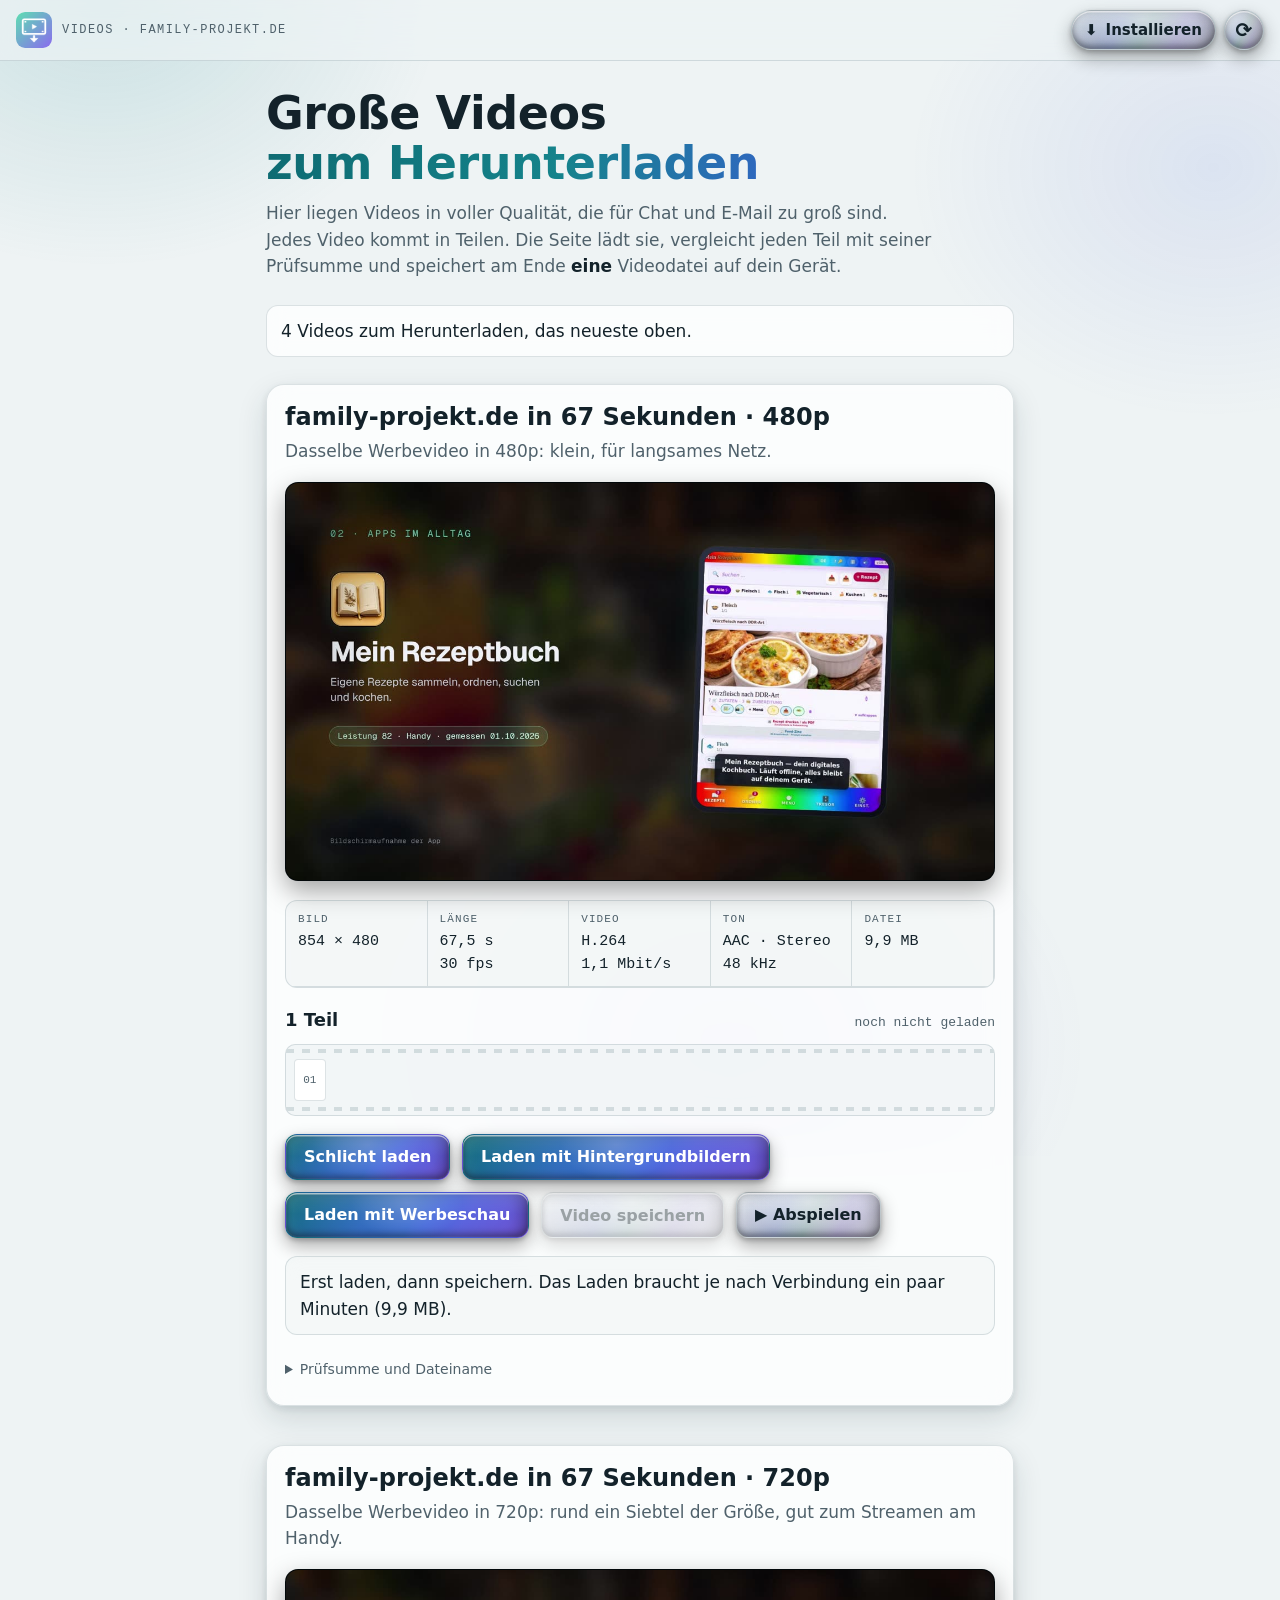
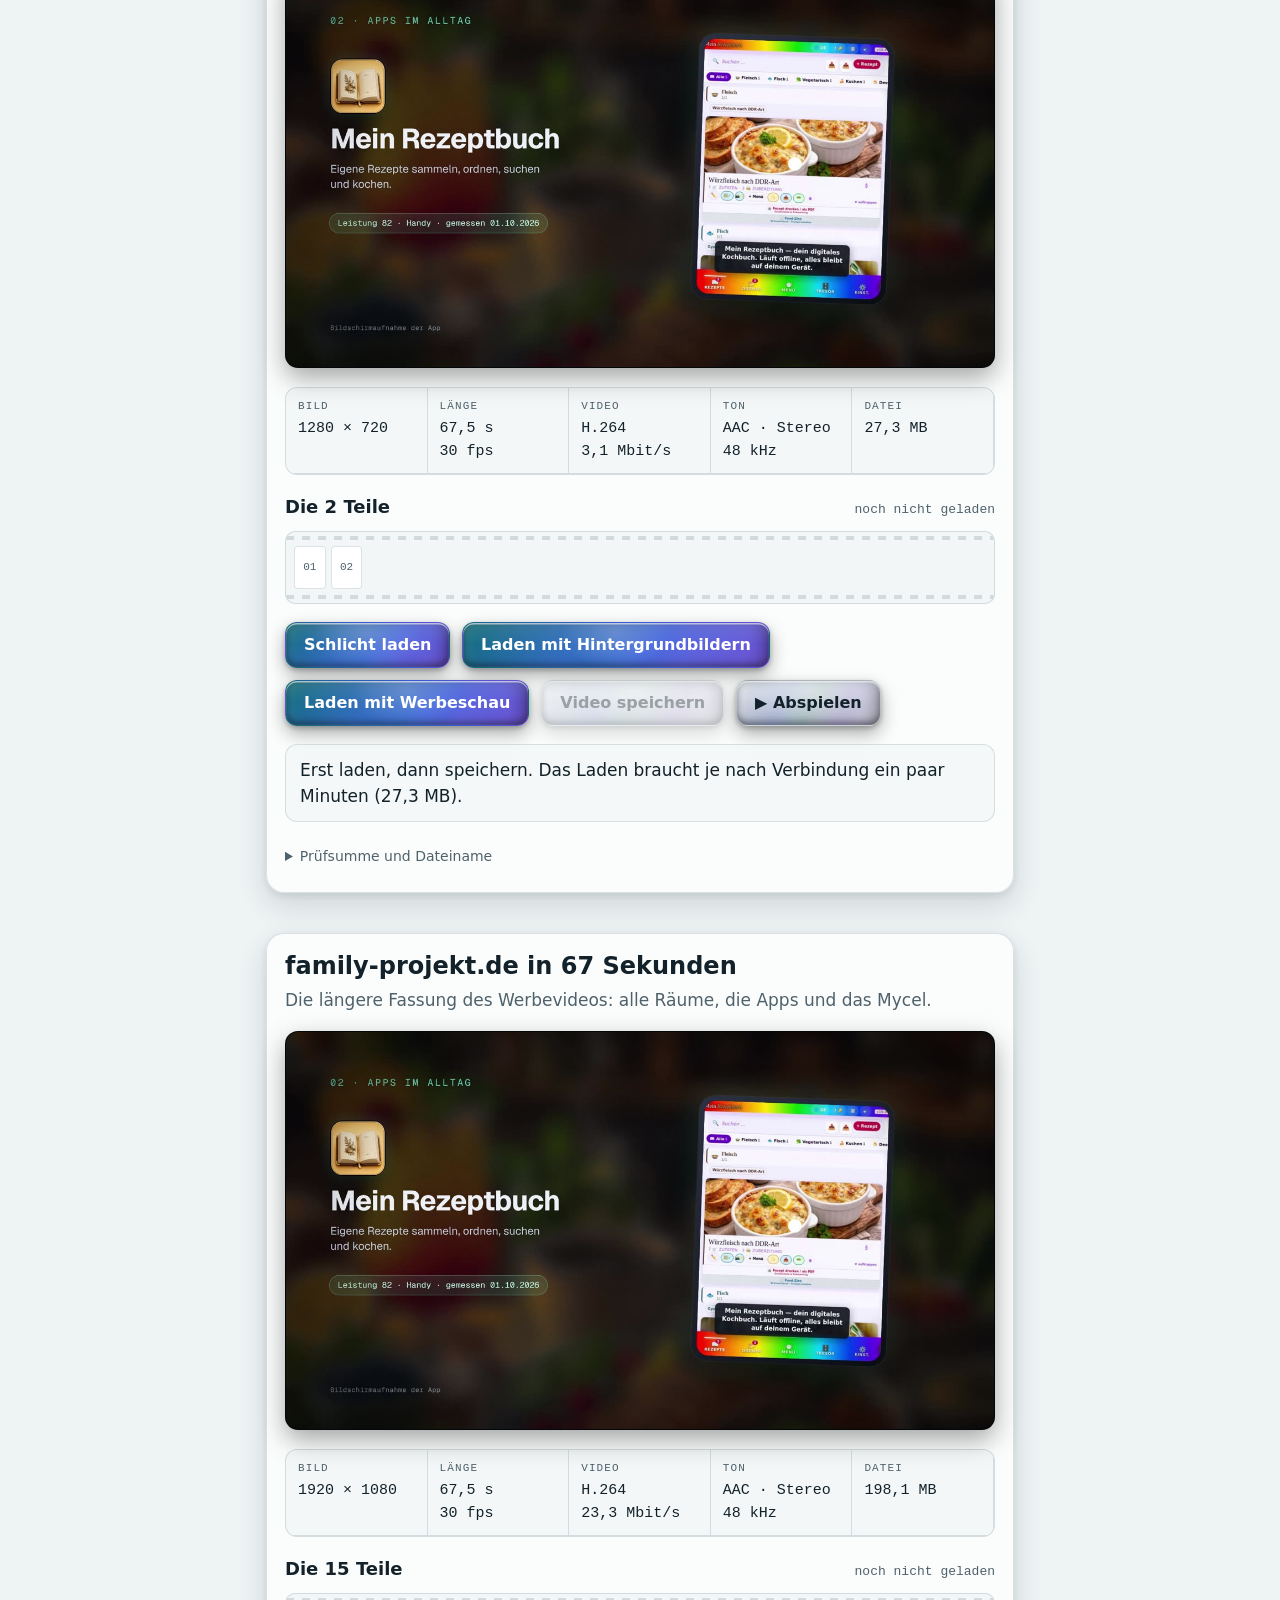
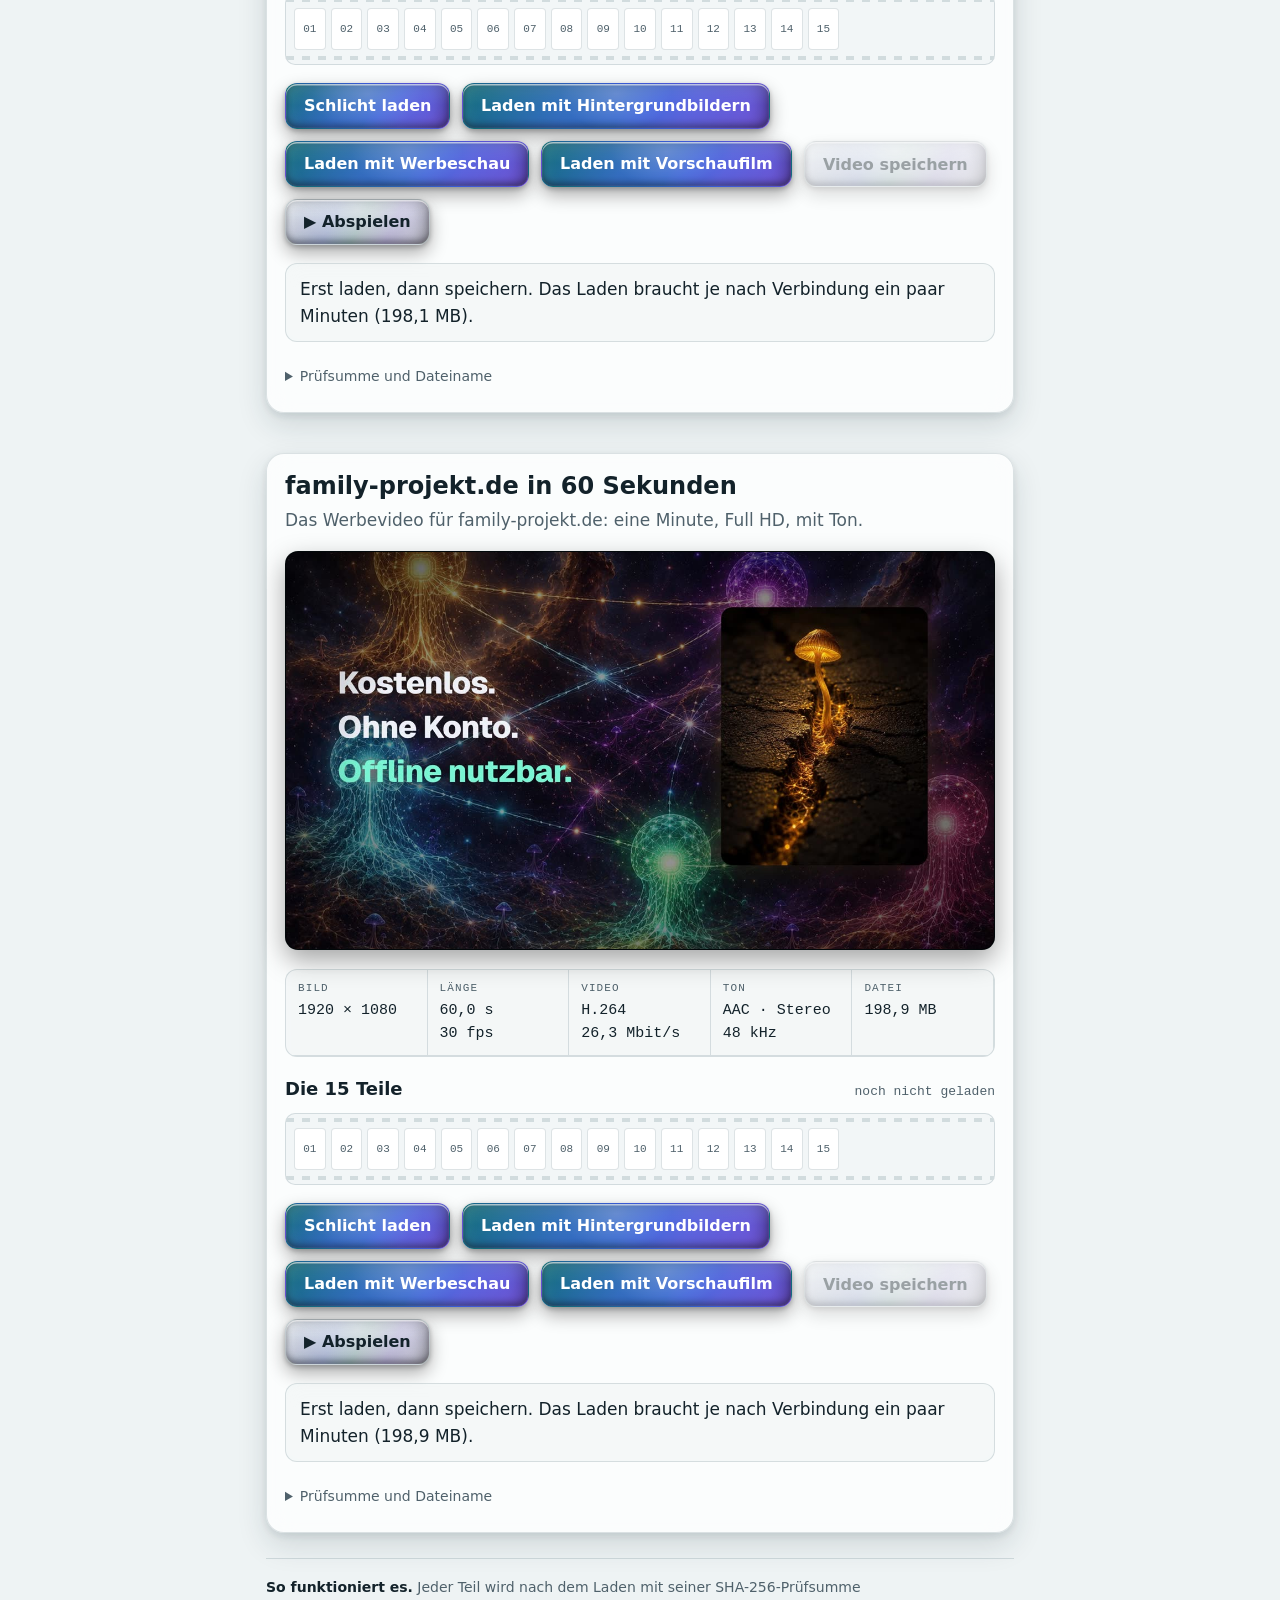
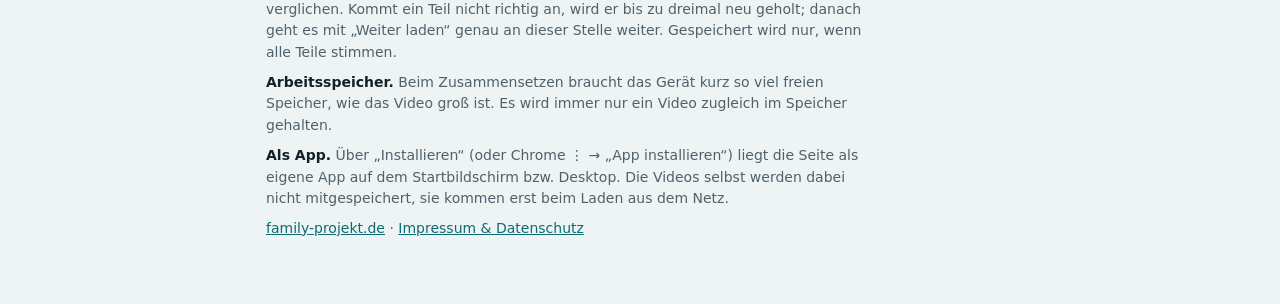
==== commit 9d624379: "Werbevideo: Download hält an, Teile nur einmal übers Netz, Punkte sichtbar Klaus 2026-10-06: das Vid" ====
--- a/index.html
+++ b/index.html
@@ -9,7 +9,7 @@
 <link rel="manifest" href="manifest.webmanifest">
 <link rel="icon" type="image/png" sizes="48x48" href="icons/favicon-48.png?v=1">
 <link rel="apple-touch-icon" href="icons/apple-touch-icon.png?v=1">
-<link rel="stylesheet" href="assets/stil.css?v=3">
+<link rel="stylesheet" href="assets/stil.css?v=4">
 </head>
 <body>
 <header class="kopf">
--- a/assets/stil.css
+++ b/assets/stil.css
@@ -378,6 +378,20 @@
 .spieler-bild video { display: block; width: 100%; height: 100%; object-fit: contain; background: #000; }
 .spieler-warte { position: absolute; left: 50%; top: 50%; transform: translate(-50%, -50%); margin: 0; padding: 8px 14px; border-radius: 10px;
   background: color-mix(in srgb, #000 70%, transparent); color: #fff; font-family: var(--f-zahl); font-size: 14px; }
+/* Punkte im Kreis: es lädt noch, die Leitung ist nicht weg (wie im Rahmen-Spieler, 24 px). */
+.spieler-warte { display: flex; align-items: center; gap: 8px; }
+.spieler-warte[hidden] { display: none; }
+.punkte { position: relative; flex: 0 0 auto; width: 24px; height: 24px; animation: punkte-kreis .9s steps(8) infinite; }
+.punkte i { position: absolute; left: 9.5px; top: 0; width: 5px; height: 5px; border-radius: 50%; background: currentColor; transform-origin: 2.5px 12px; }
+.punkte i:nth-child(1) { transform: rotate(0deg); opacity: 0.125; }
+.punkte i:nth-child(2) { transform: rotate(45deg); opacity: 0.250; }
+.punkte i:nth-child(3) { transform: rotate(90deg); opacity: 0.375; }
+.punkte i:nth-child(4) { transform: rotate(135deg); opacity: 0.500; }
+.punkte i:nth-child(5) { transform: rotate(180deg); opacity: 0.625; }
+.punkte i:nth-child(6) { transform: rotate(225deg); opacity: 0.750; }
+.punkte i:nth-child(7) { transform: rotate(270deg); opacity: 0.875; }
+.punkte i:nth-child(8) { transform: rotate(315deg); opacity: 1.000; }
+@keyframes punkte-kreis { to { transform: rotate(360deg); } }
 #ab-zeit { width: 100%; accent-color: var(--akzent); min-height: 32px; }
 .spieler-zeilen { display: flex; justify-content: space-between; gap: 12px; flex-wrap: wrap; }
 .knopf-link { display: inline-flex; align-items: center; min-height: 46px; padding: 11px 18px; border-radius: 12px; font: 700 16px/1.2 var(--f-text);
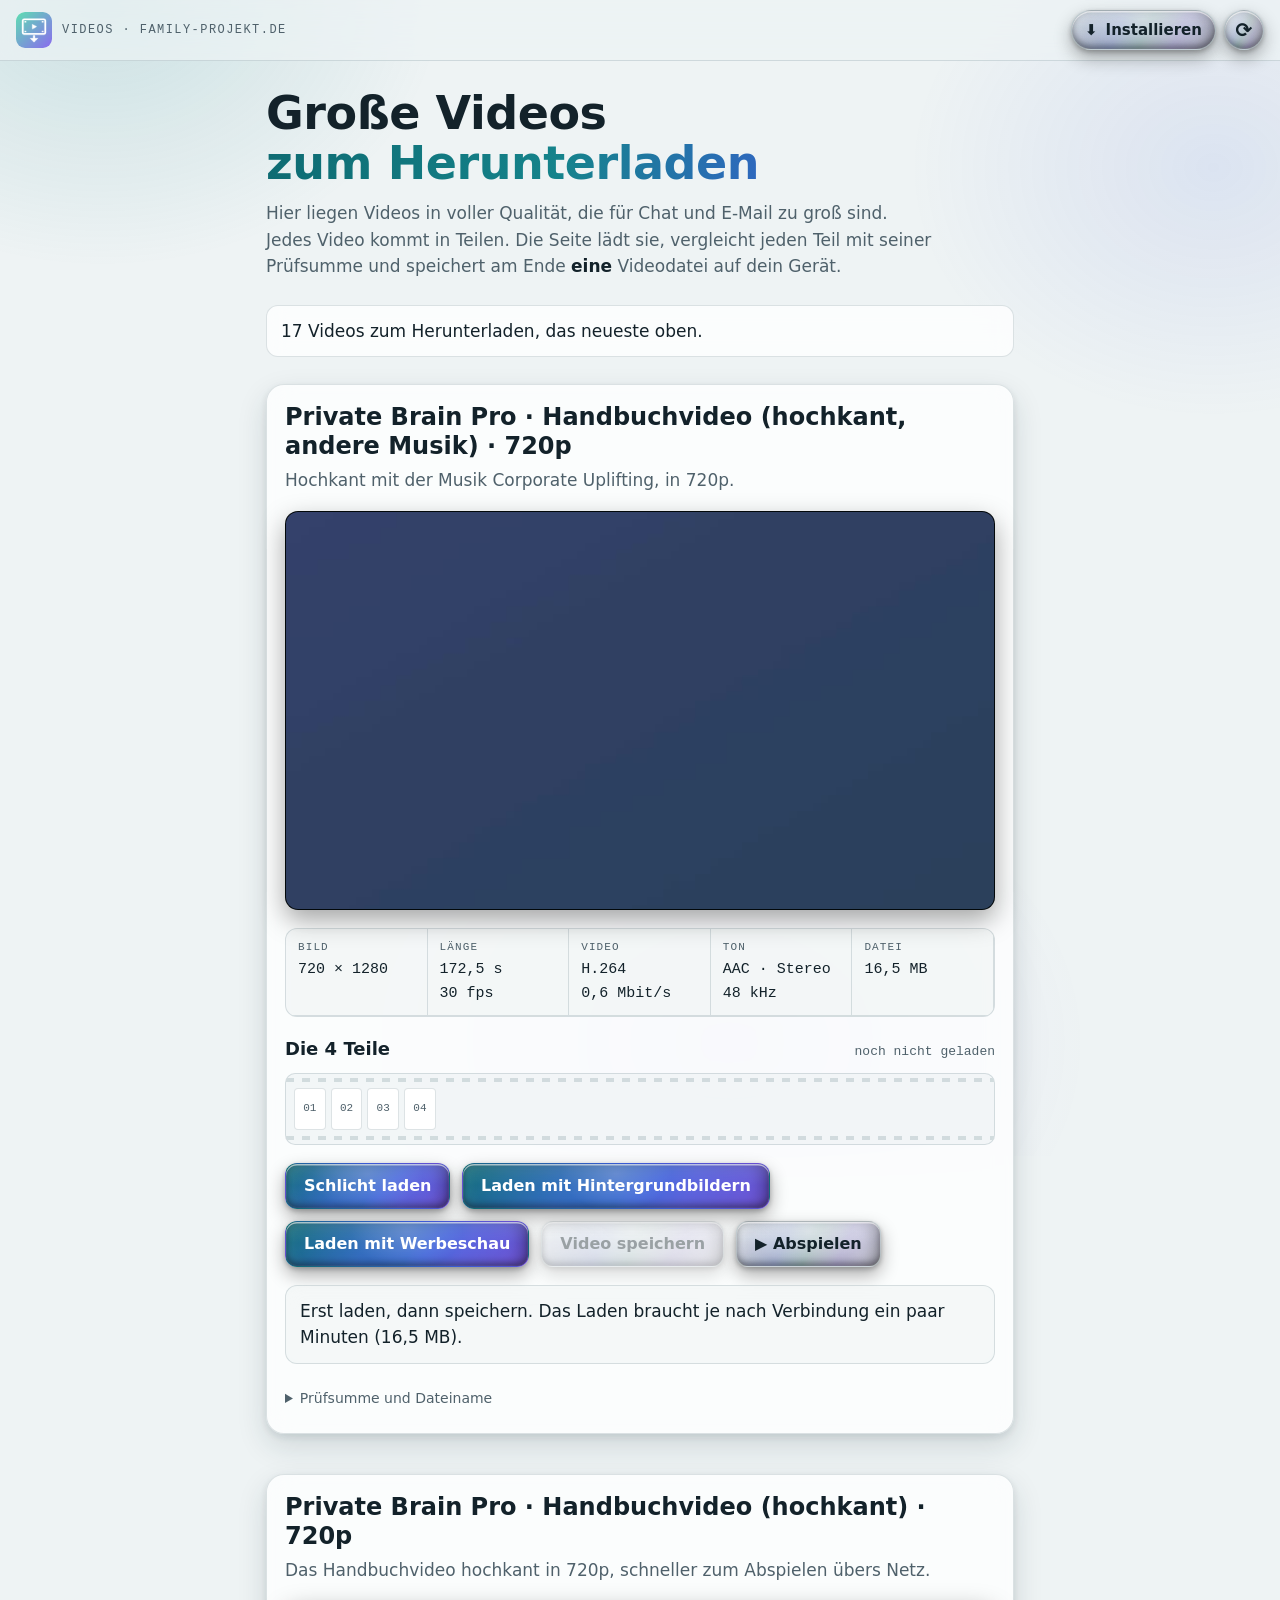
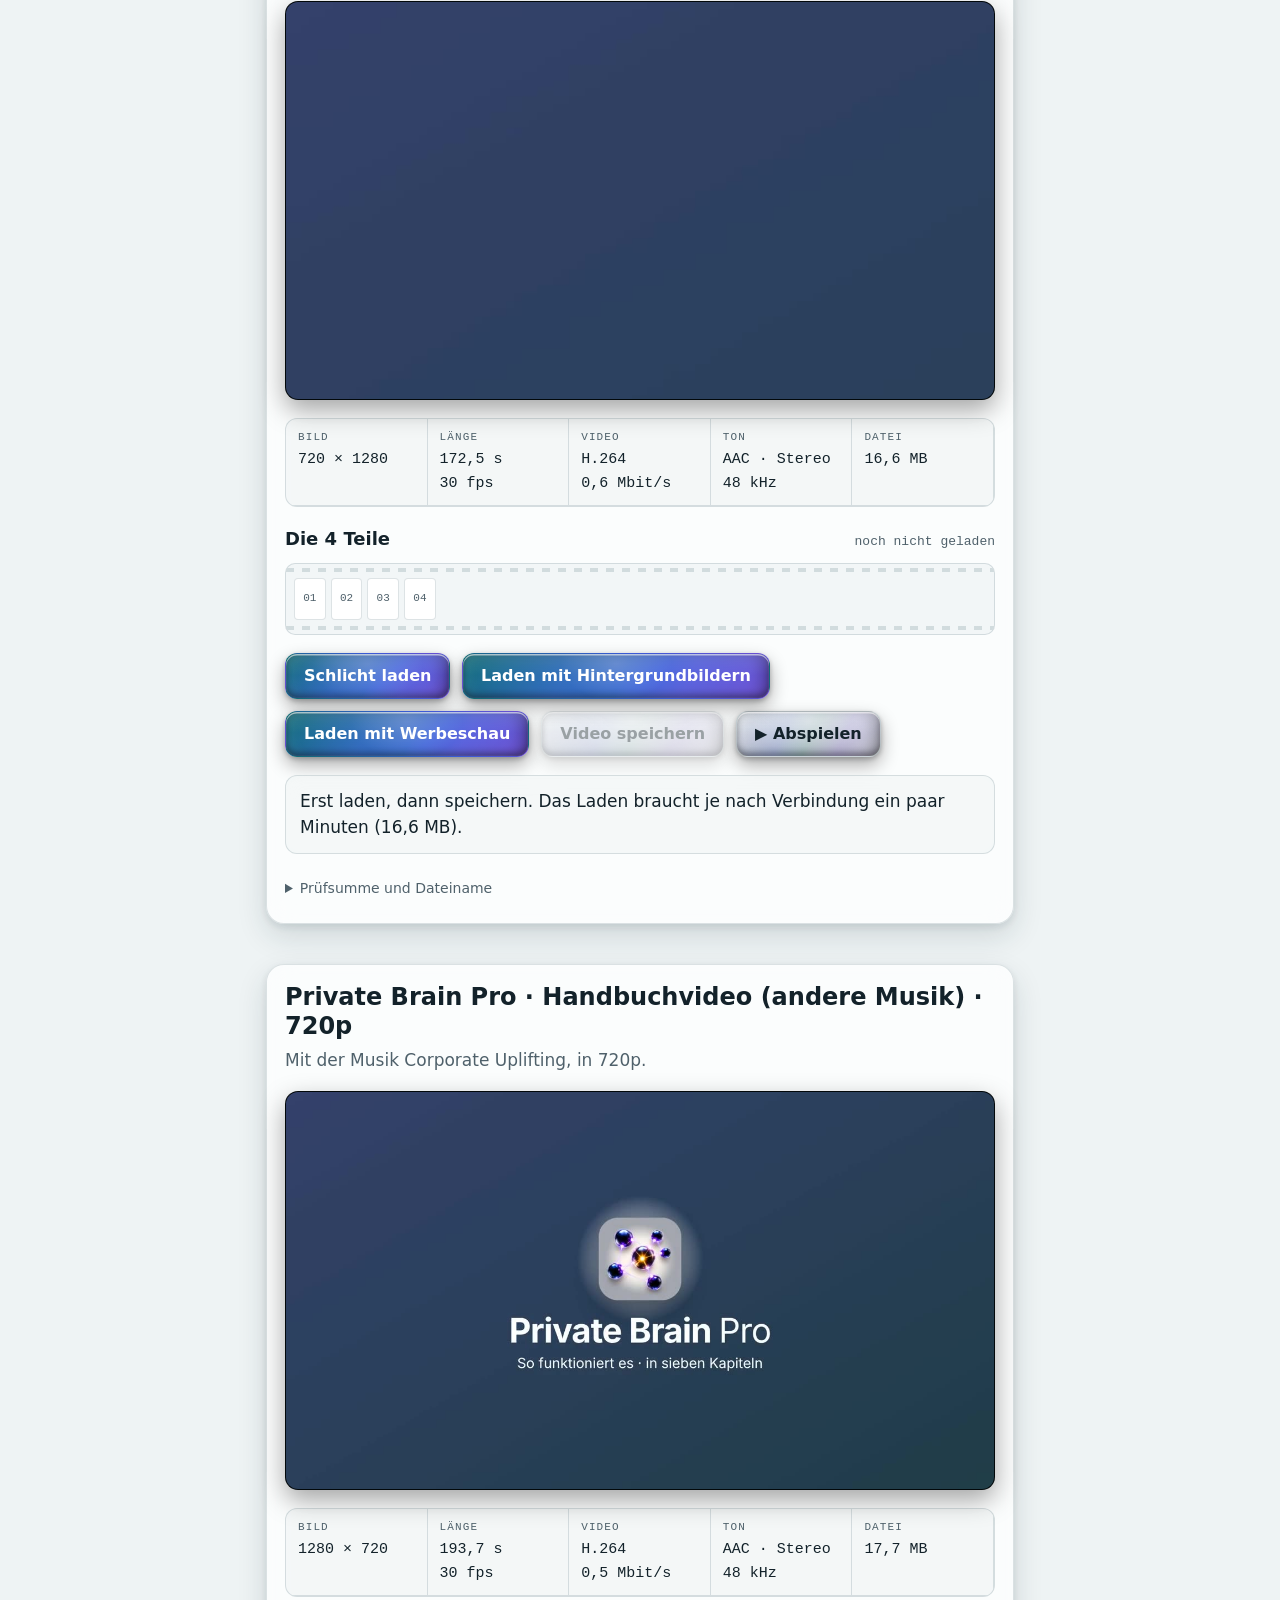
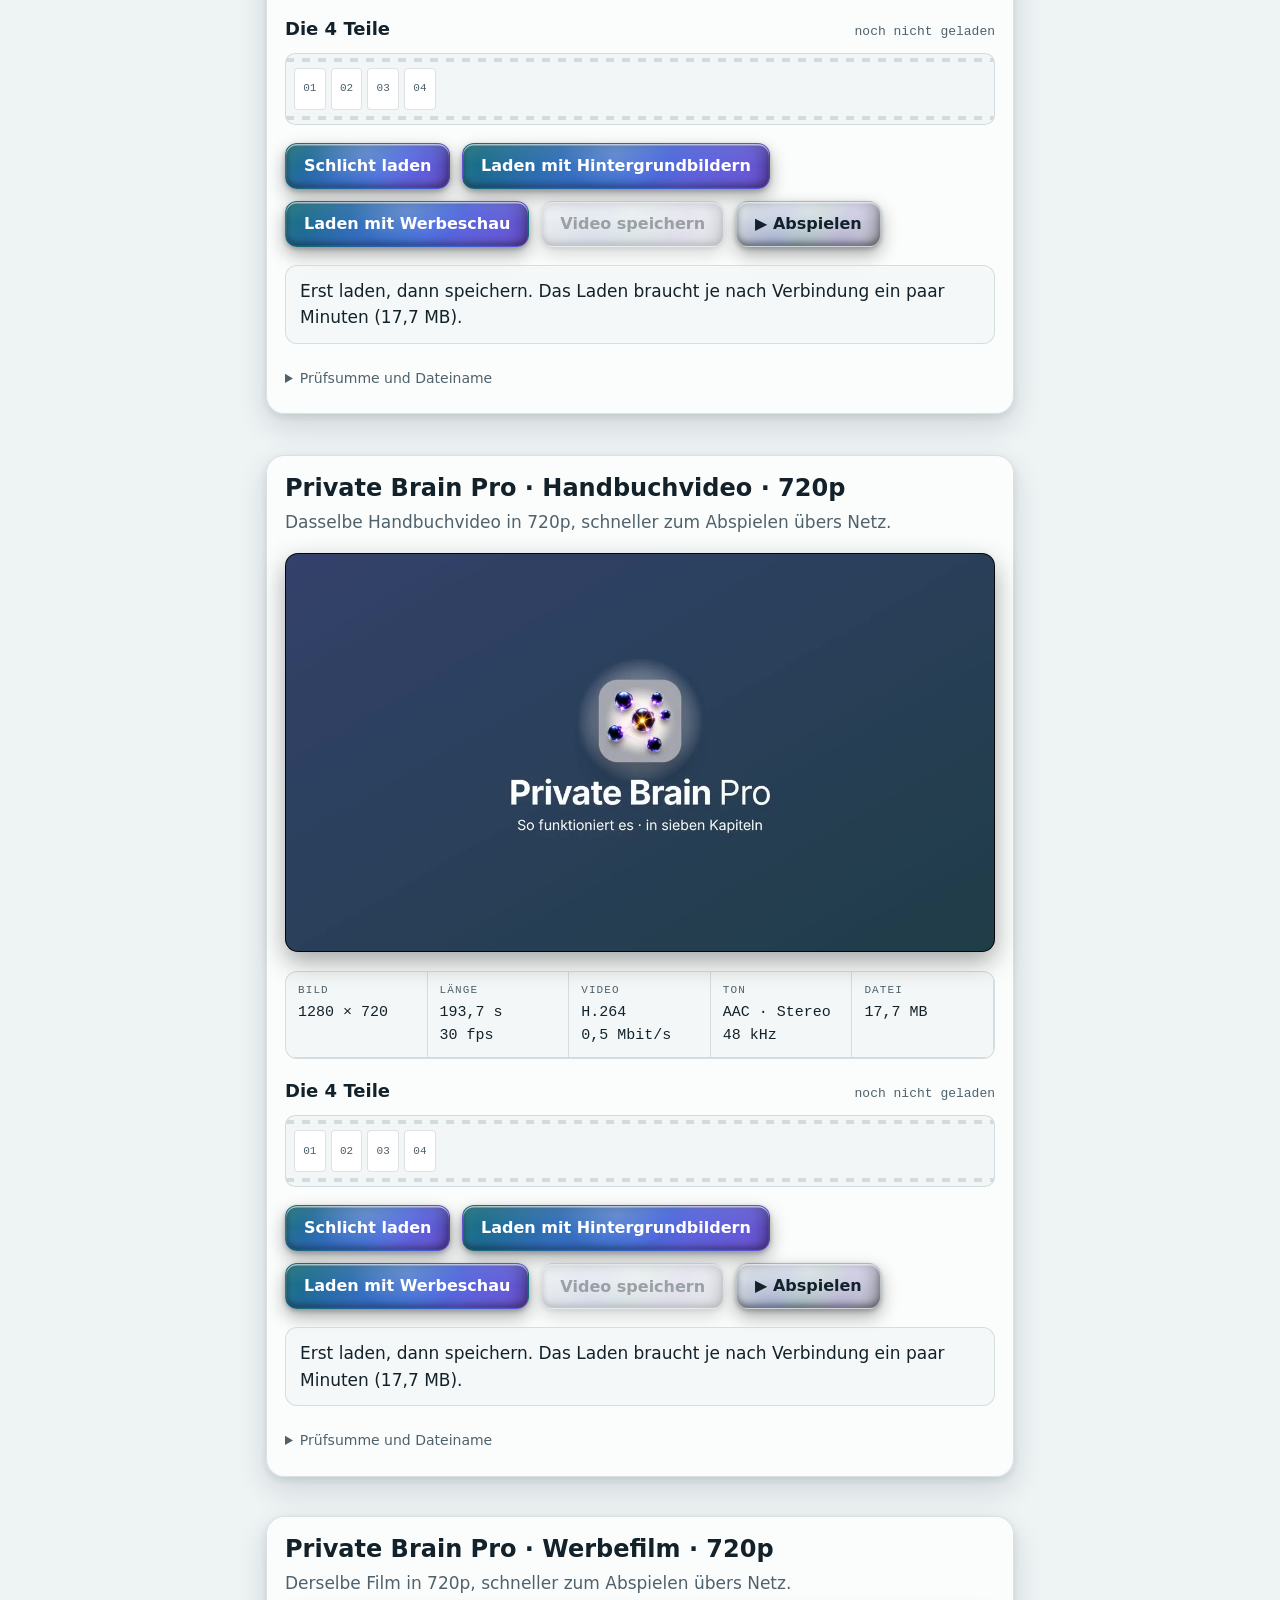
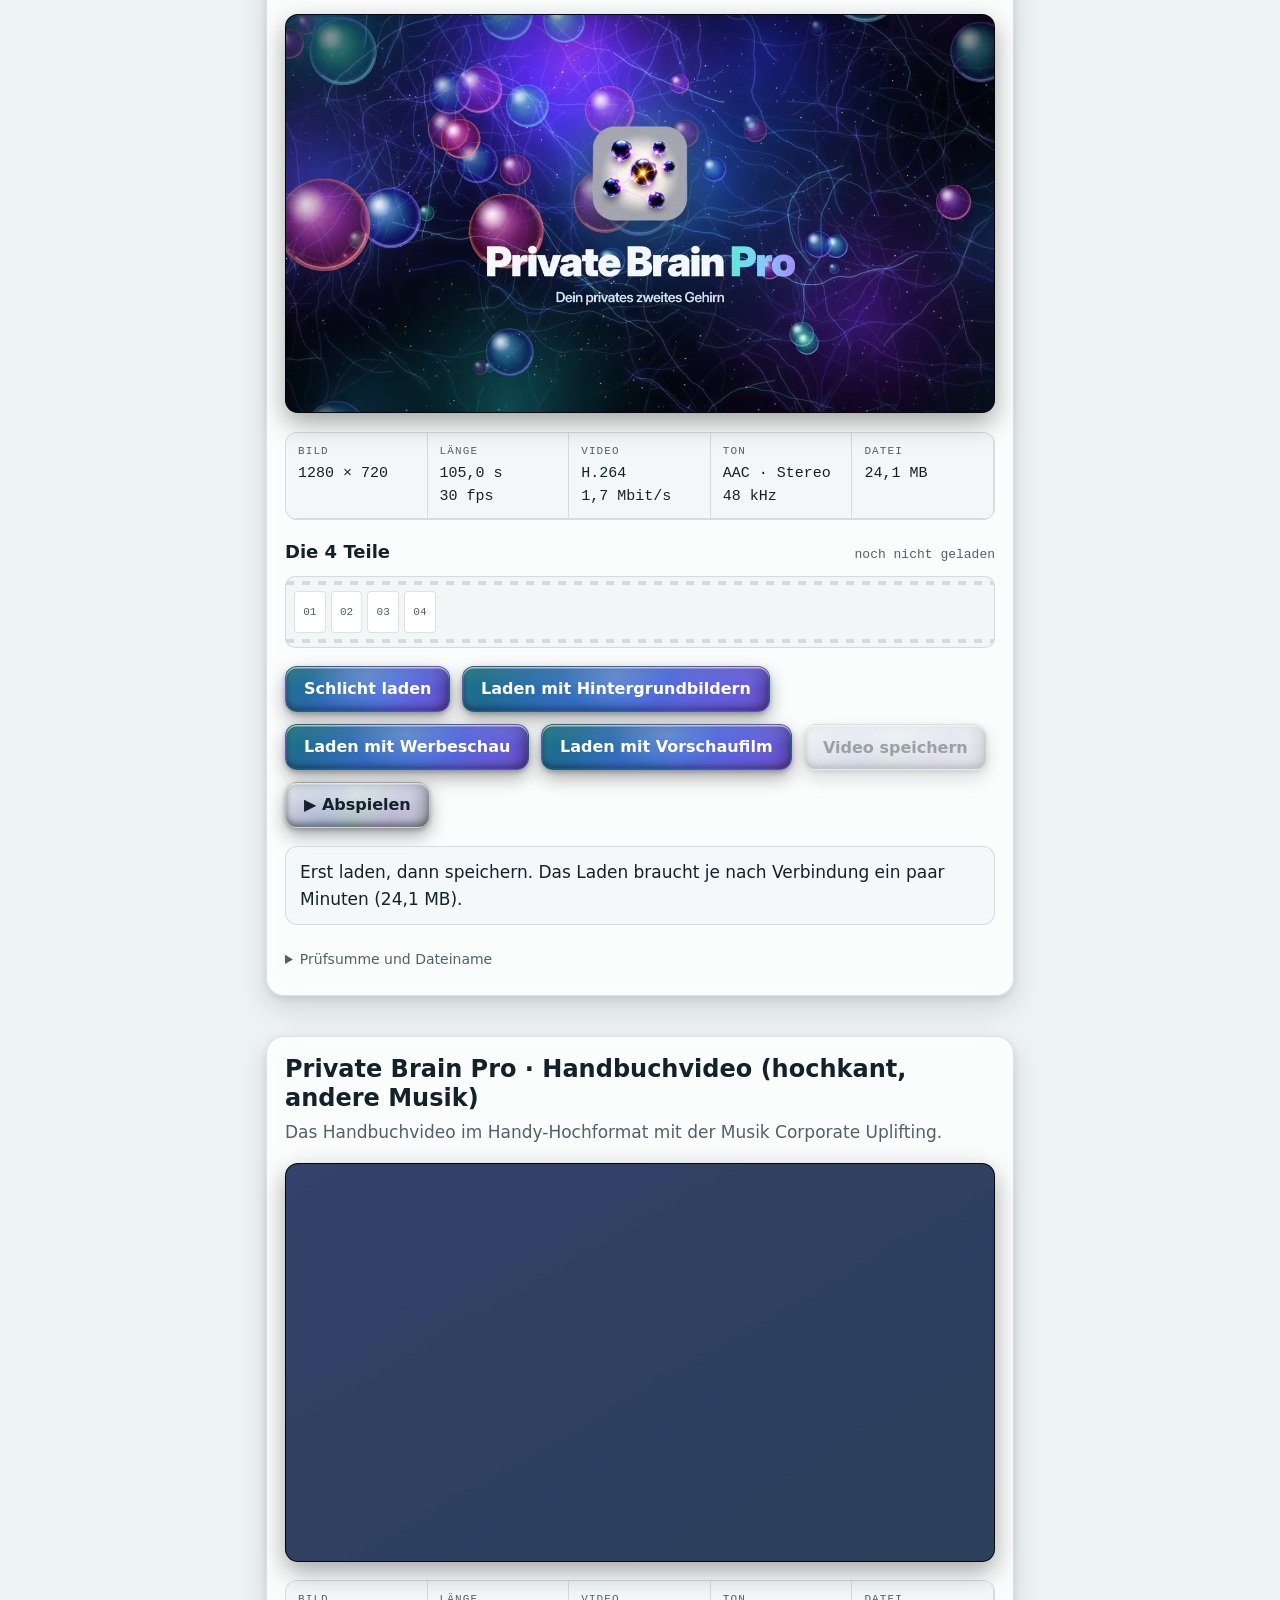
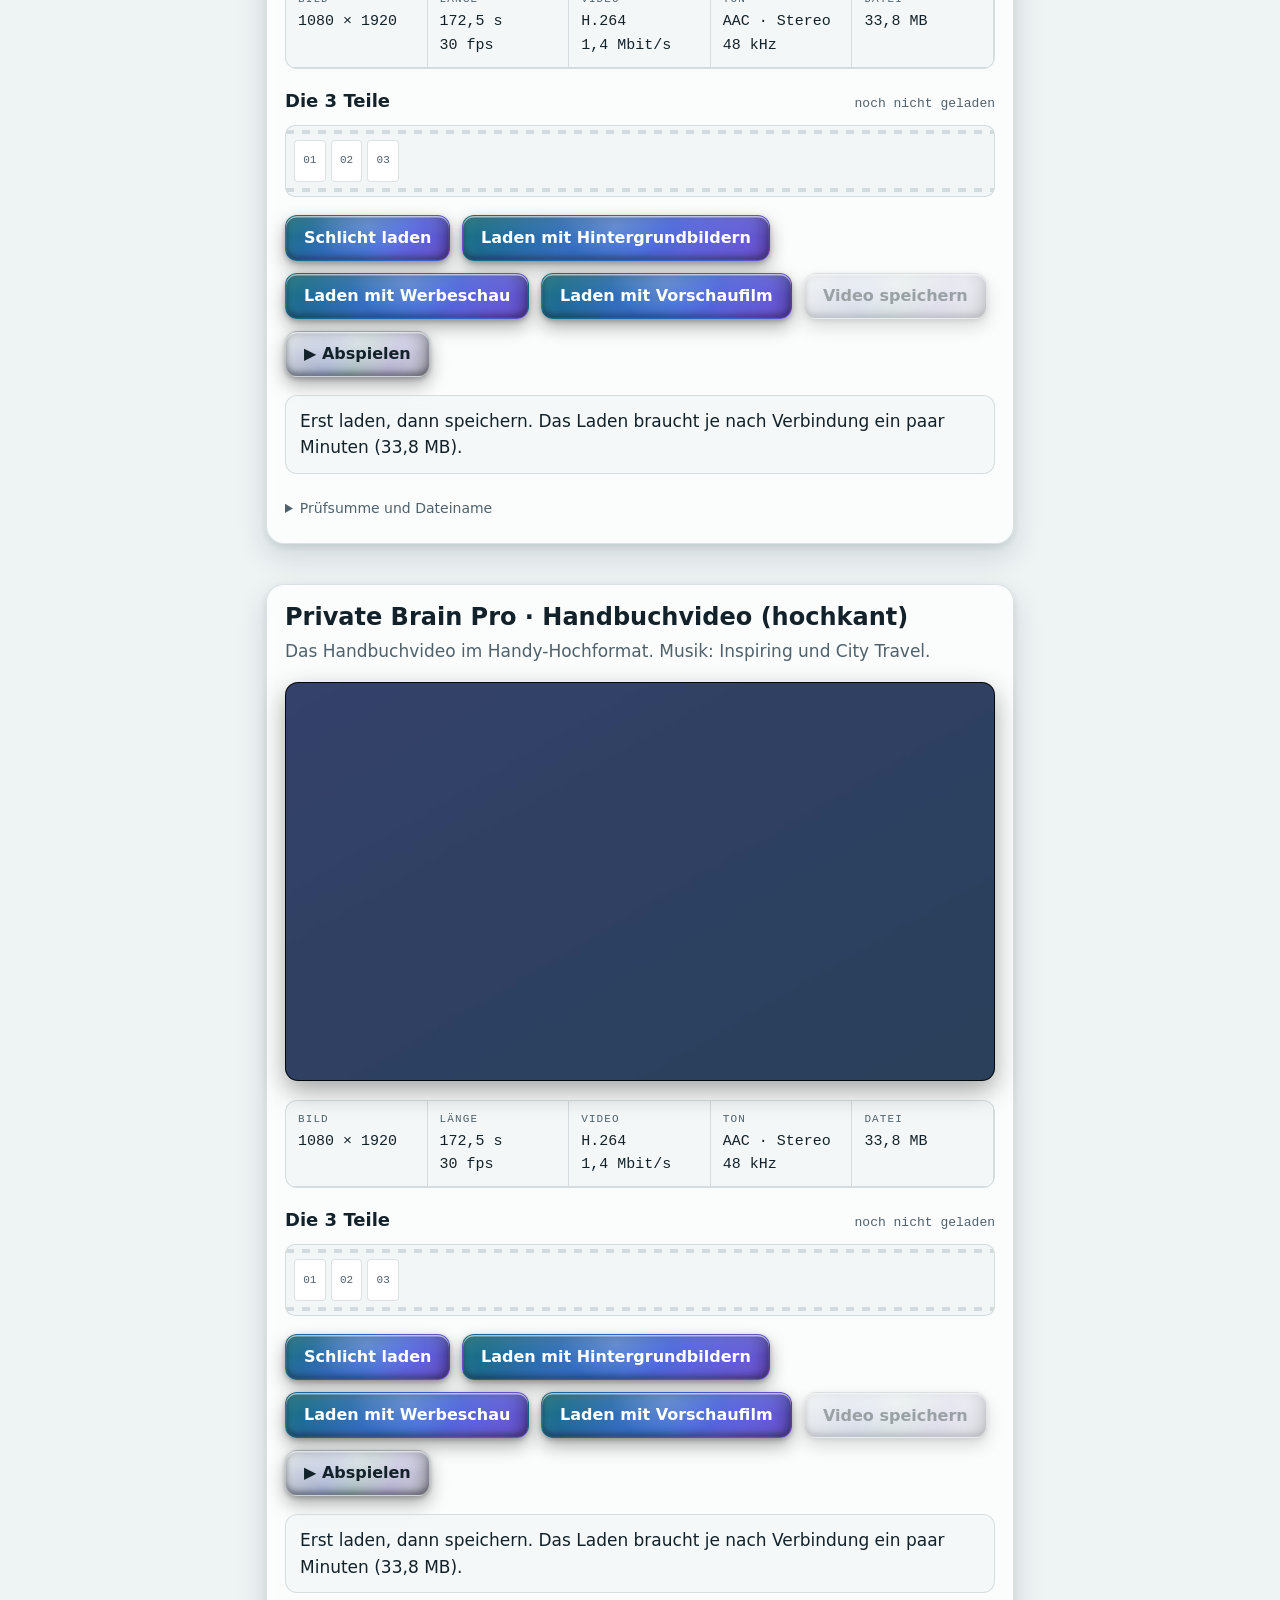
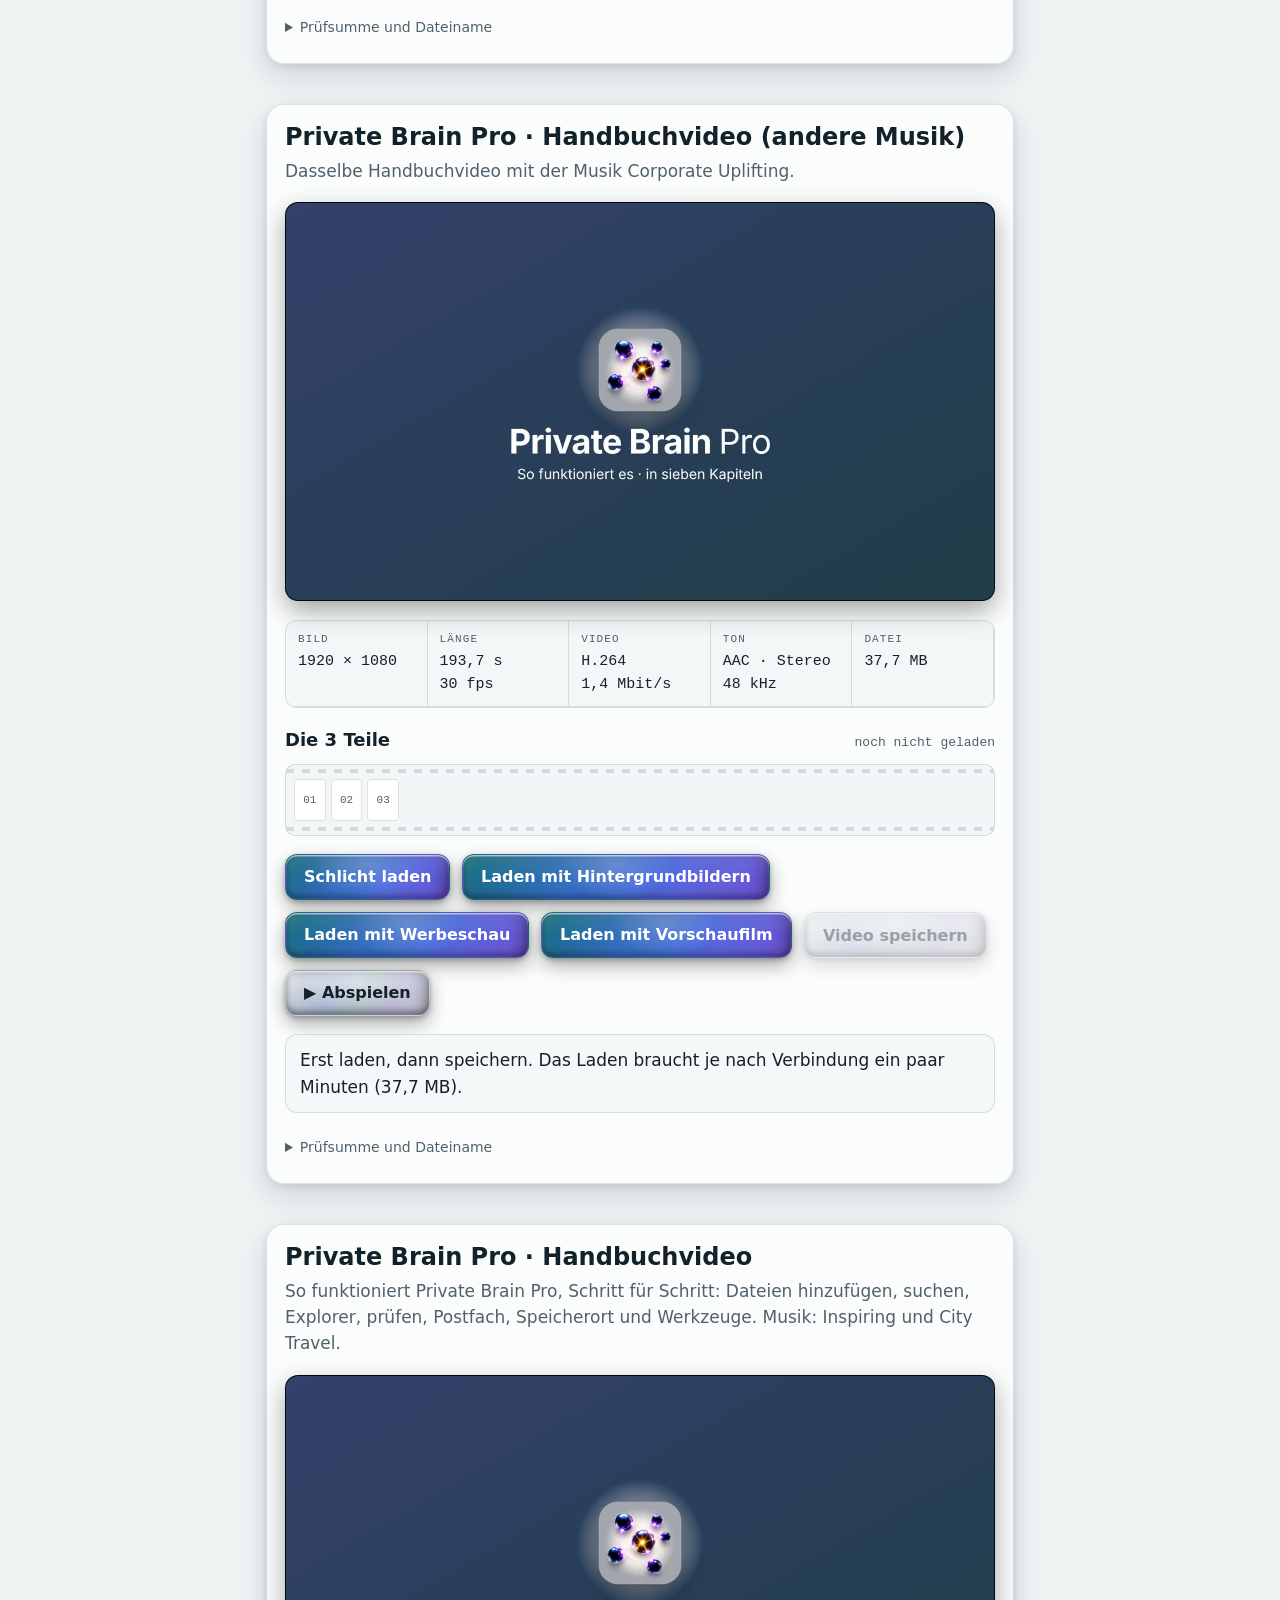
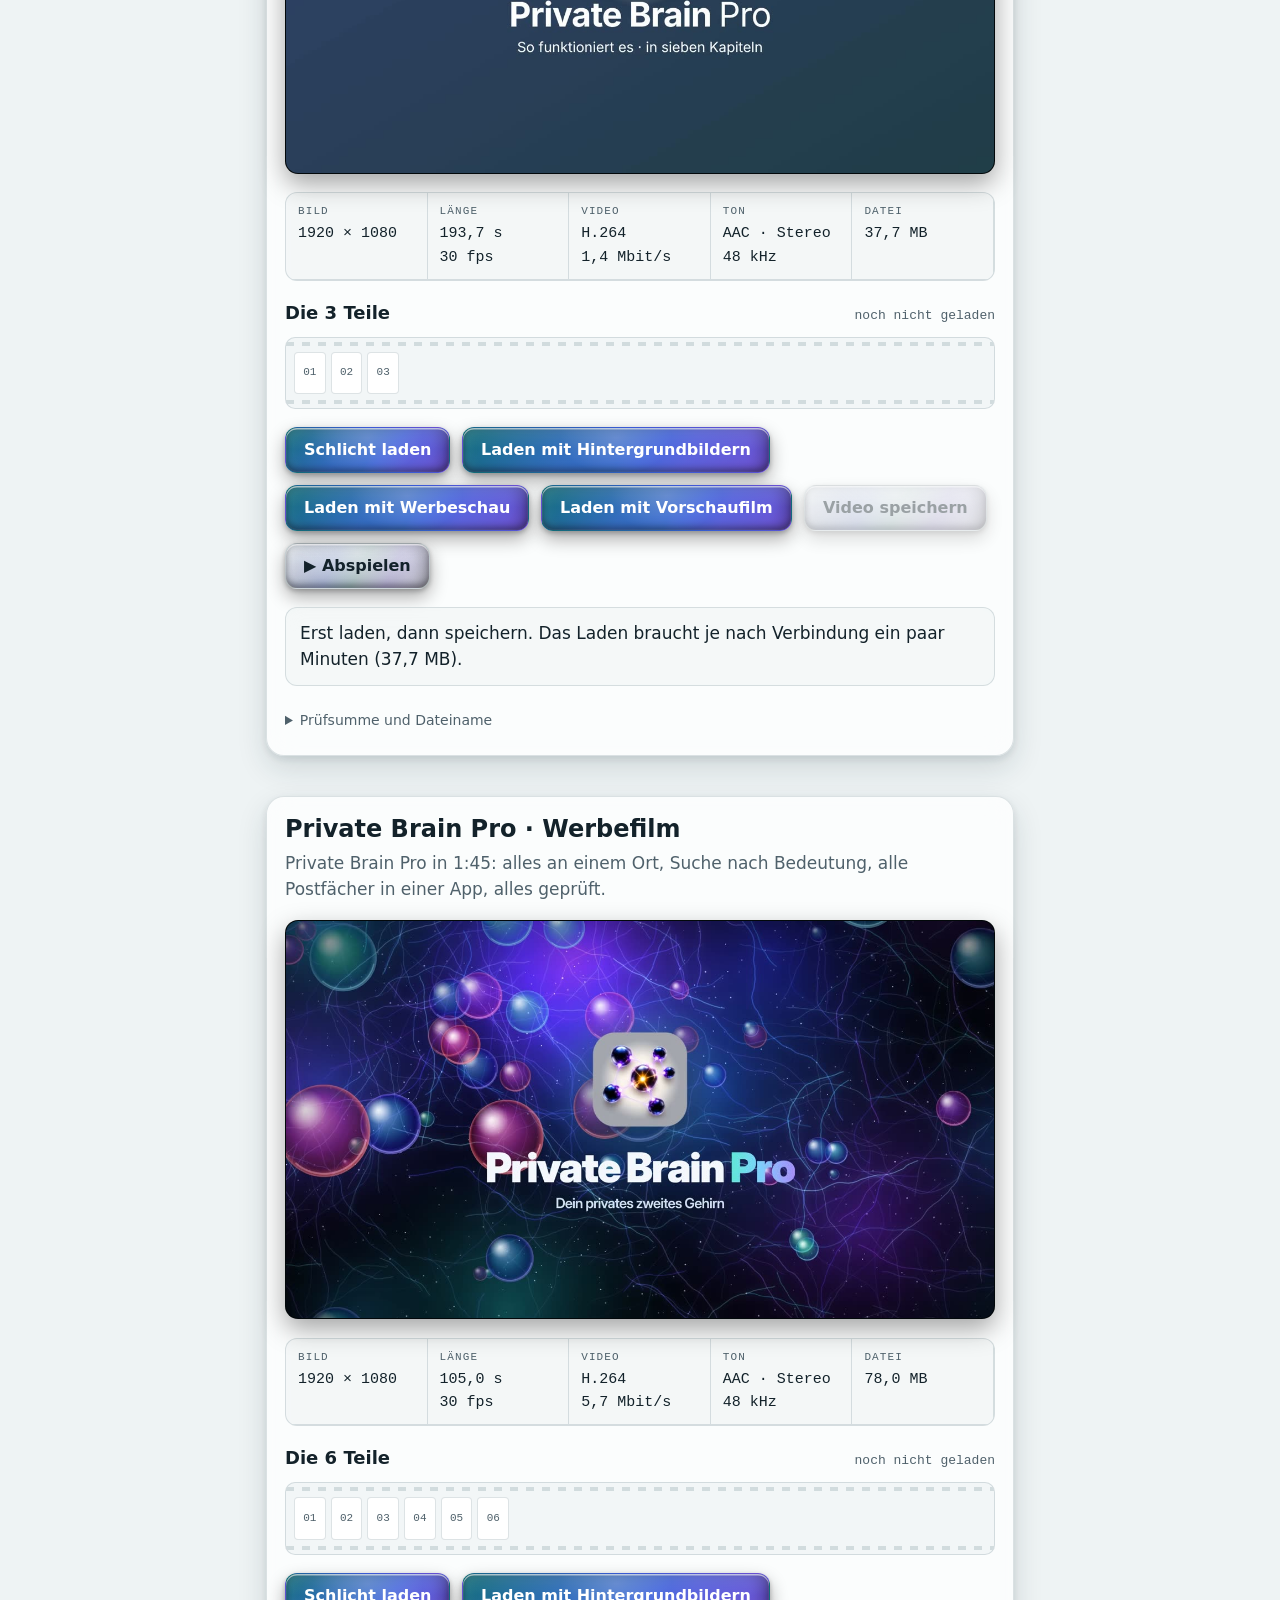
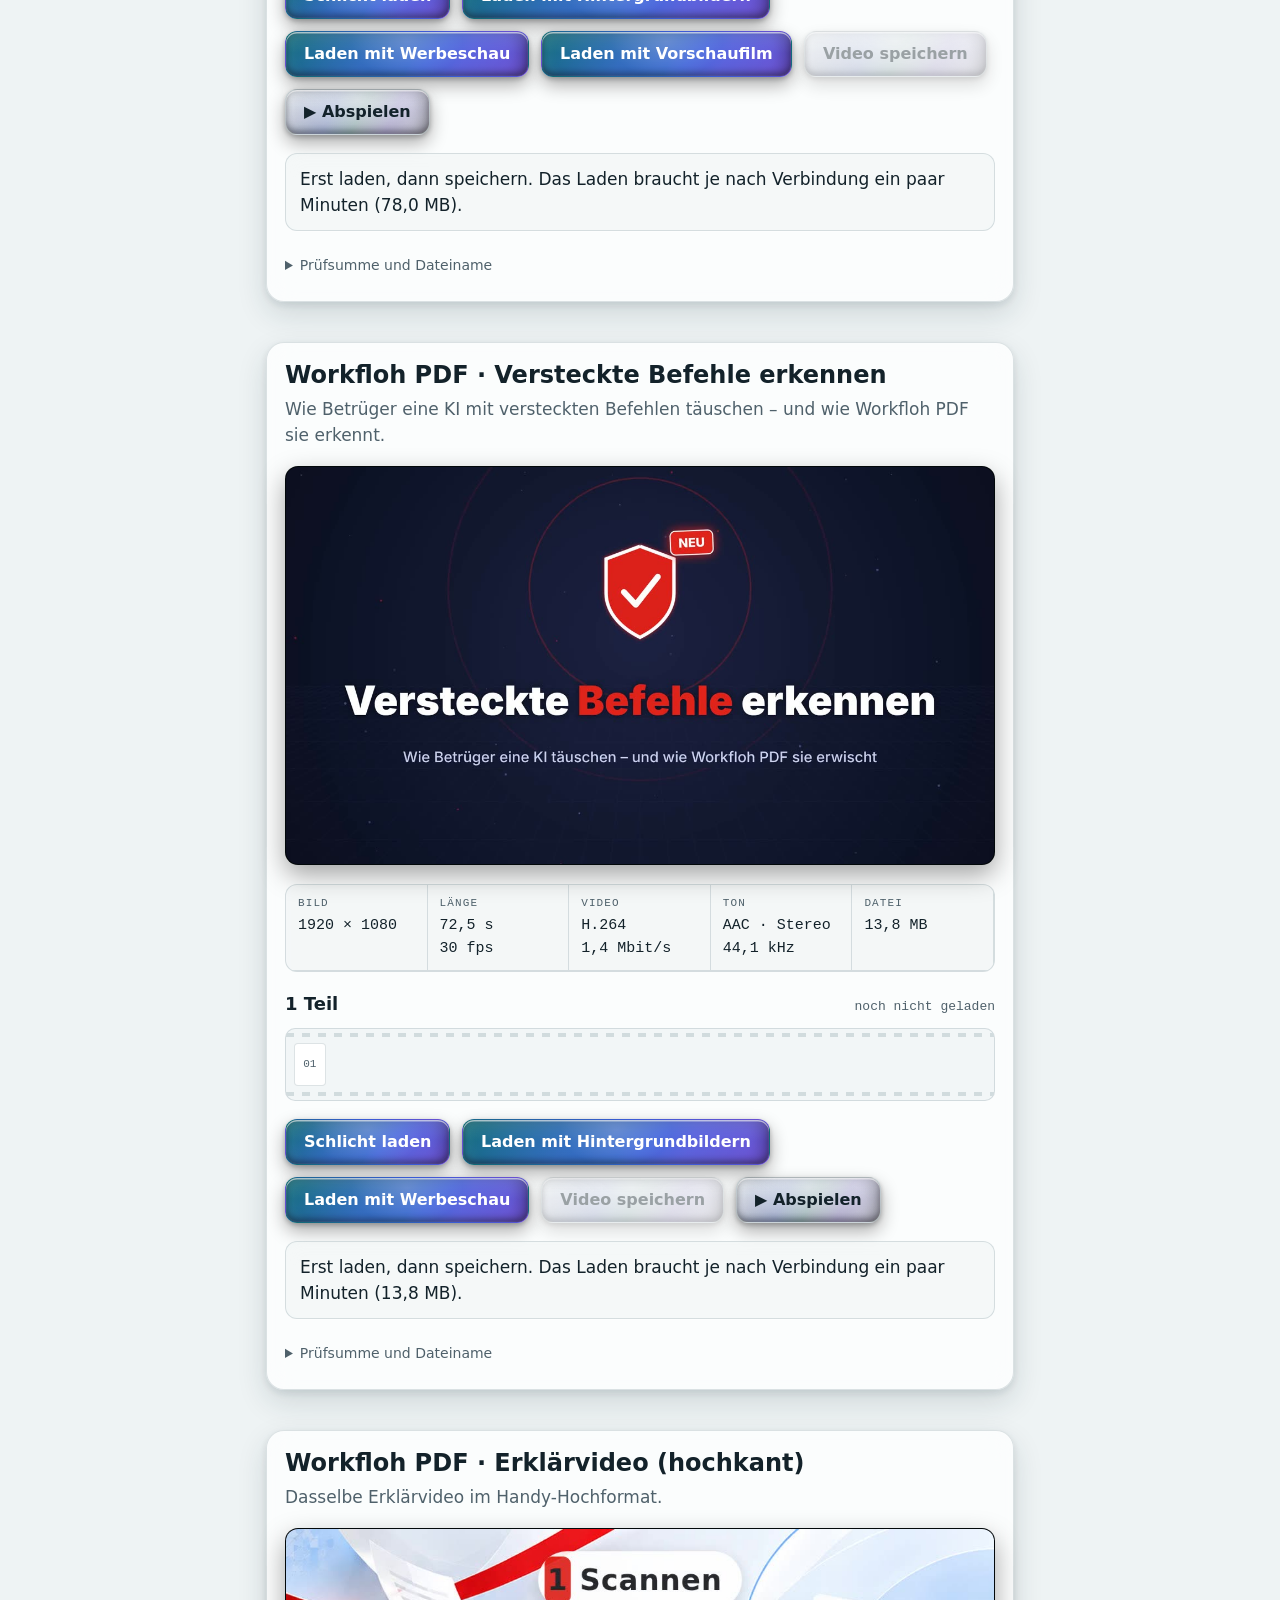
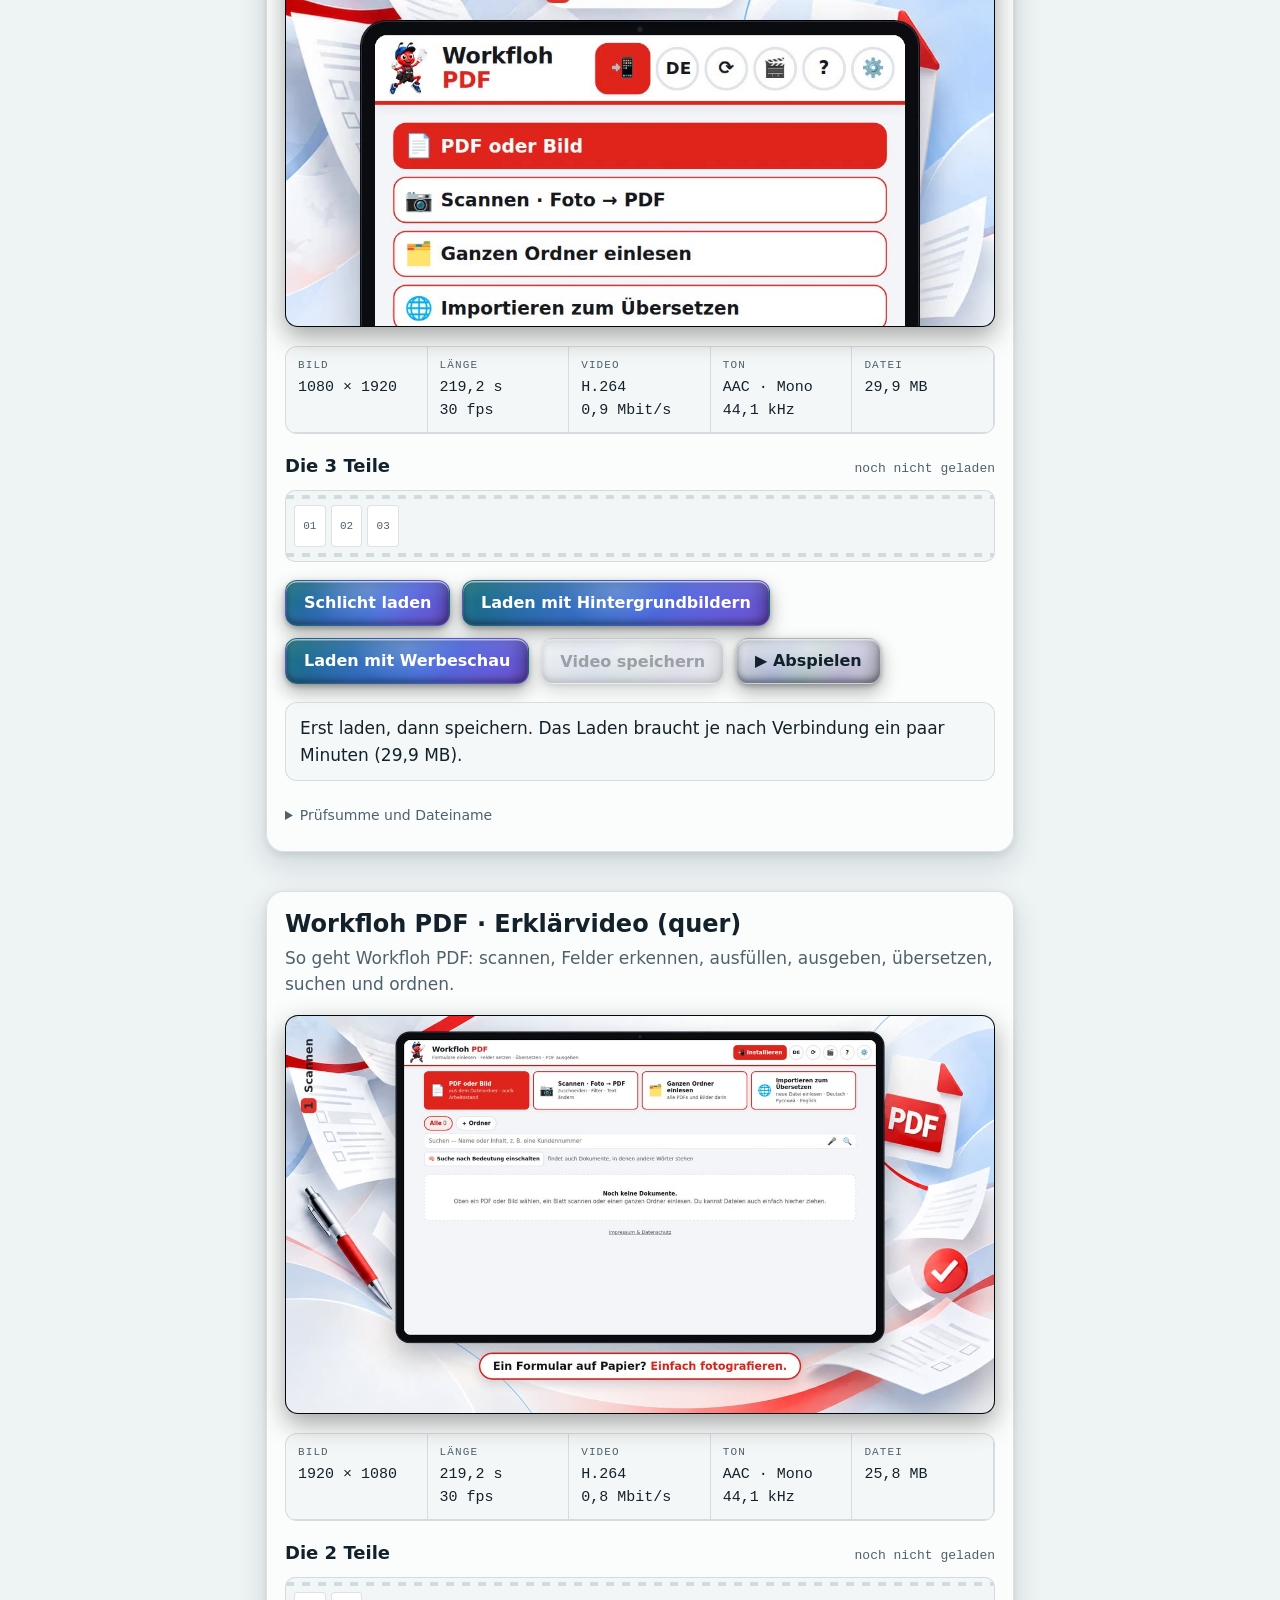
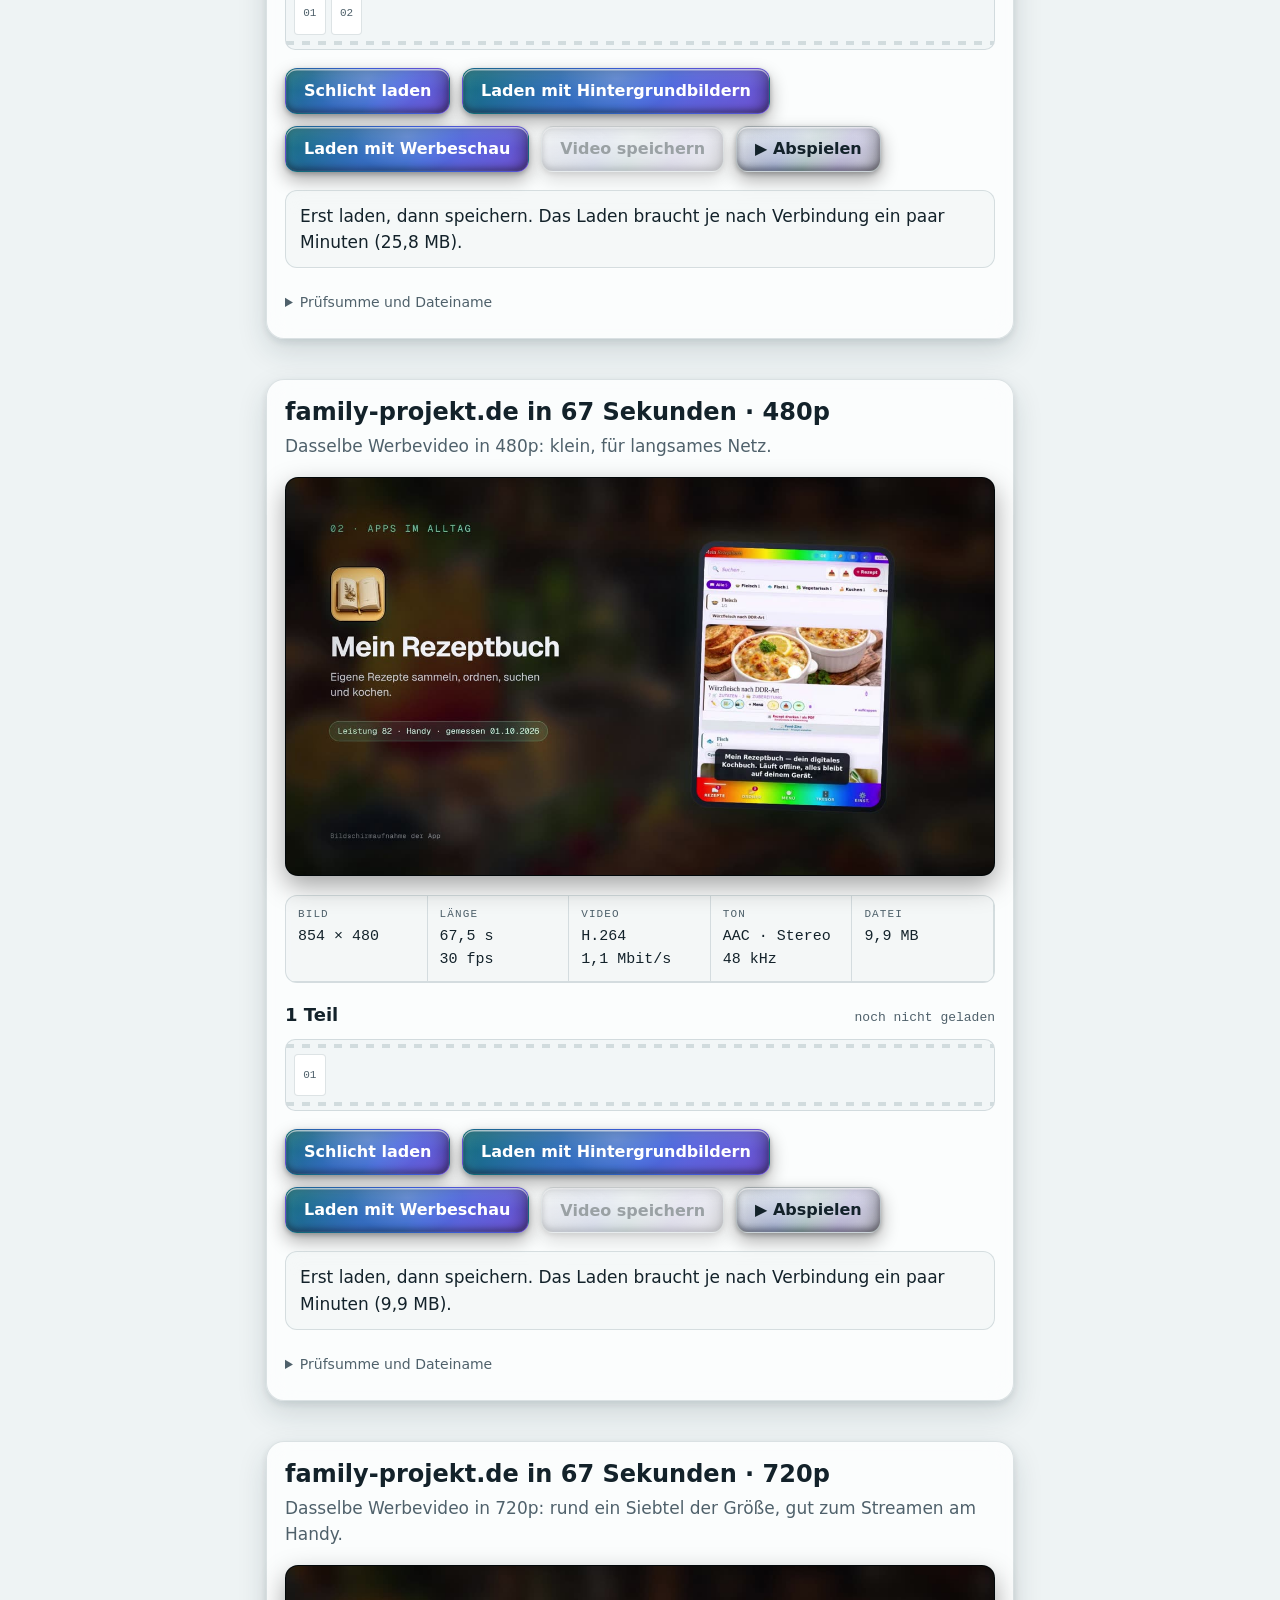
==== commit 44c06eb3: "Laden: ein Teil, bei dem die Leitung stillsteht, wird neu geholt; Stand auch innerhalb eines Teils K" ====
--- a/index.html
+++ b/index.html
@@ -84,6 +84,6 @@
   </article>
 </template>
 
-<script src="assets/laden.js?v=8"></script>
+<script src="assets/laden.js?v=9"></script>
 </body>
 </html>
